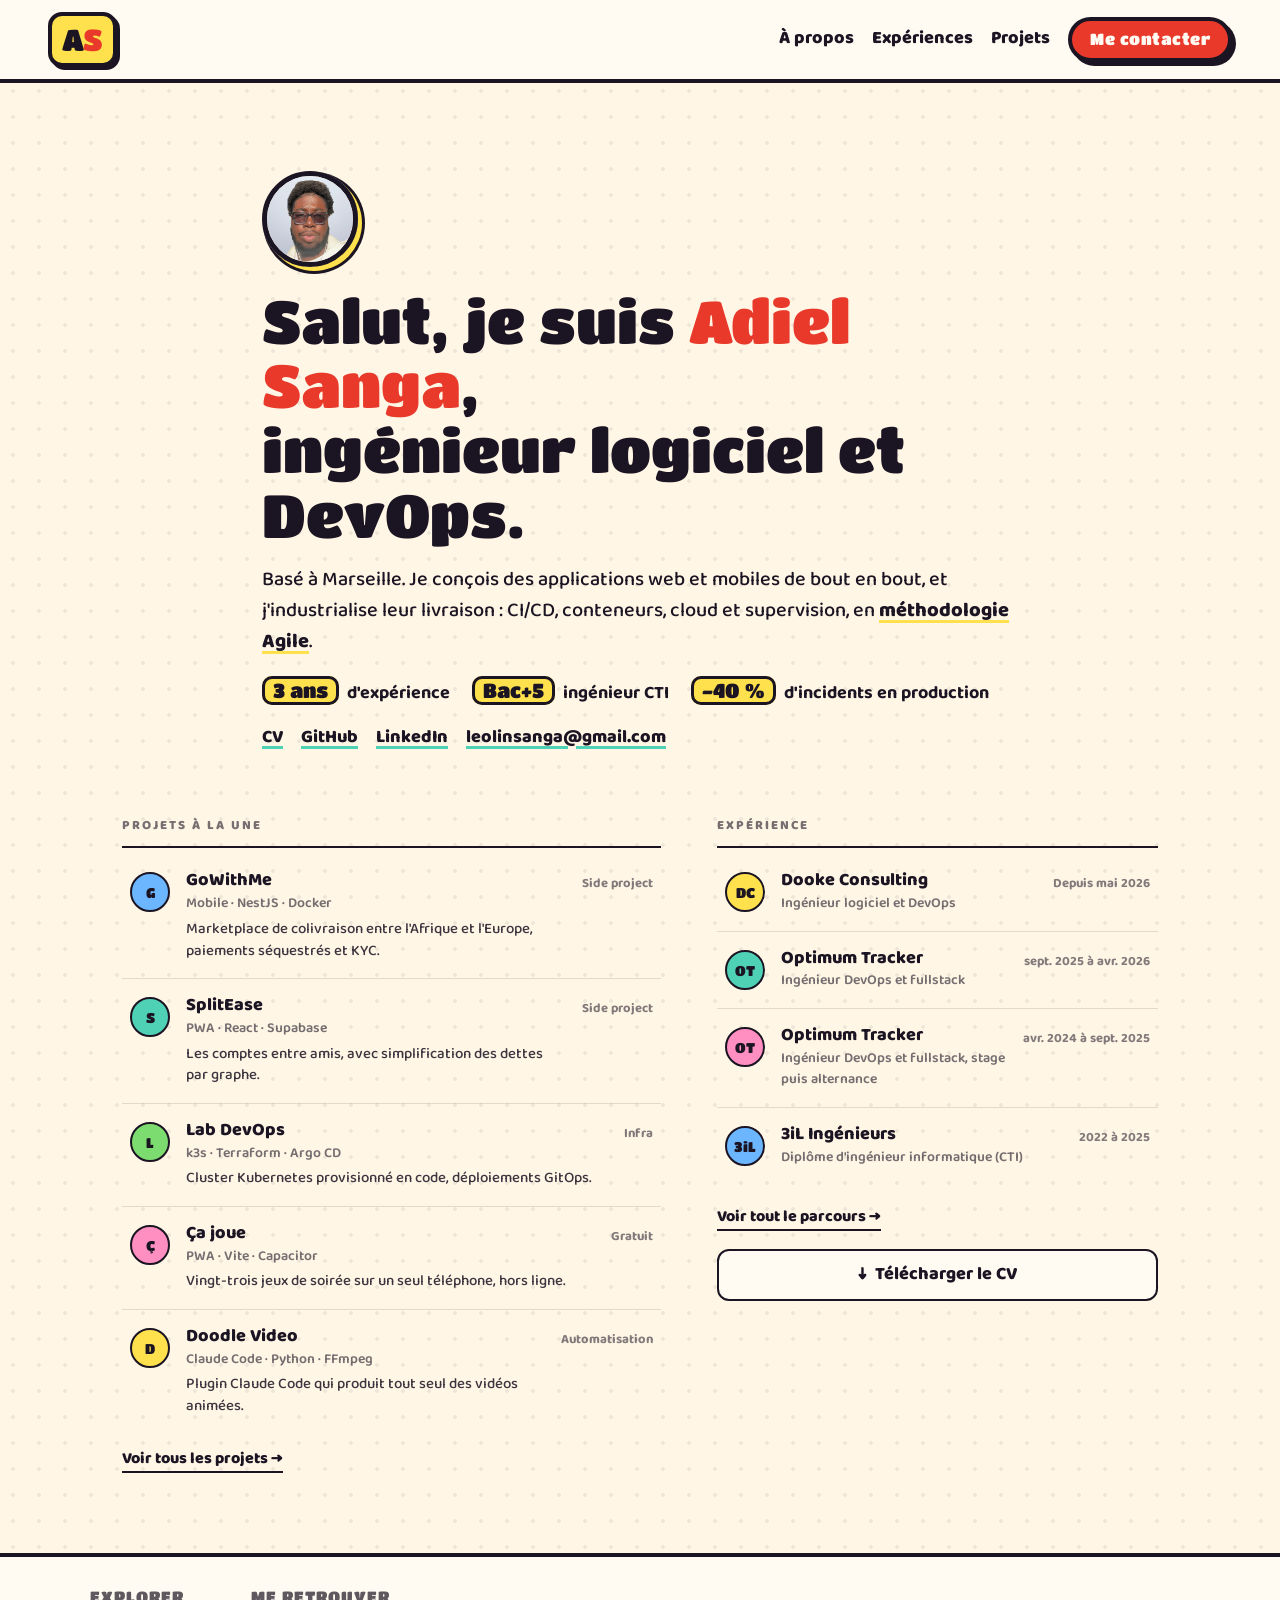
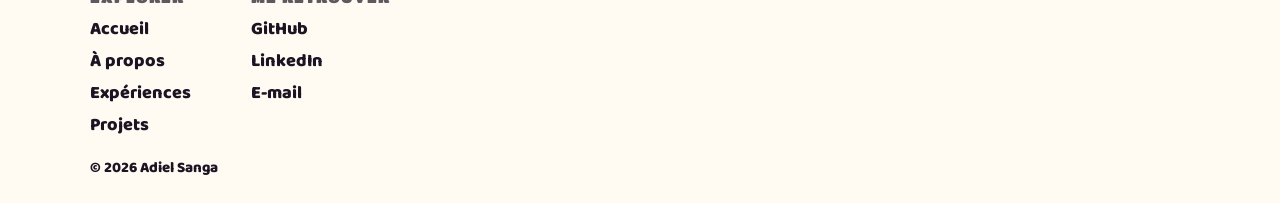
==== index.html @ bb9ce43f "Une page dédiée par projet et par expérience, liens de l'accueil vers ces pages" ====
<!doctype html>
<html lang="fr">
<head>
<meta charset="utf-8">
<meta name="viewport" content="width=device-width, initial-scale=1">
<title>Adiel Sanga · Ingénieur logiciel et DevOps</title>
<meta name="description" content="Adiel Sanga, ingénieur logiciel et DevOps à Marseille : applications web et mobiles, API, CI/CD, conteneurs, cloud et supervision.">
<meta property="og:title" content="Adiel Sanga · Ingénieur logiciel et DevOps">
<meta property="og:description" content="Applications web et mobiles, API, CI/CD, conteneurs, cloud et supervision.">
<meta property="og:image" content="assets/adiel-sanga.jpg">
<link rel="icon" href="assets/favicon.svg" type="image/svg+xml">
<link rel="preconnect" href="https://fonts.googleapis.com">
<link rel="preconnect" href="https://fonts.gstatic.com" crossorigin>
<link href="https://fonts.googleapis.com/css2?family=Titan+One&family=Baloo+2:wght@500;700;800&display=swap" rel="stylesheet">
<link rel="stylesheet" href="style.css">
</head>
<body>
<header class="nav">
  <a class="logo" href="/">A<span>S</span></a>
  <nav><a href="a-propos">À propos</a><a href="experiences">Expériences</a><a href="projets">Projets</a><a href="mailto:leolinsanga@gmail.com" class="btn small">Me contacter</a></nav>
</header>
<main>
  <section class="hero-lite">
    <picture><source srcset="assets/adiel-sanga.webp" type="image/webp"><img class="avatar" src="assets/adiel-sanga.jpg" alt="Portrait d'Adiel Sanga" width="600" height="600"></picture>
    <h1 class="salut">Salut, je suis <span>Adiel Sanga</span>,<br>ingénieur logiciel et DevOps.</h1>
    <p class="intro">Basé à Marseille. Je conçois des applications web et mobiles de bout en bout, et j'industrialise leur livraison : CI/CD, conteneurs, cloud et supervision, en <a href="a-propos">méthodologie Agile</a>.</p>
    <ul class="chiffres"><li><b>3 ans</b> d'expérience</li><li><b>Bac+5</b> ingénieur CTI</li><li><b>−40 %</b> d'incidents en production</li></ul>
    <p class="reseaux"><a href="assets/cv/CV_Adiel_Sanga_DevOps.pdf" download>CV</a><a href="https://github.com/adiel-sml" target="_blank" rel="noopener">GitHub</a><a href="https://www.linkedin.com/in/adiel-sanga" target="_blank" rel="noopener">LinkedIn</a><a href="mailto:leolinsanga@gmail.com">leolinsanga@gmail.com</a></p>
  </section>

  <section class="duo epure">
    <div class="colonne">
      <h2 class="petit-titre">Projets à la une</h2>
      <ul class="liste">
        <li><a href="/projet/gowithme"><span class="pastille c-blue">G</span><span class="txt"><b>GoWithMe</b><small>Mobile · NestJS · Docker</small><em>Marketplace de colivraison entre l'Afrique et l'Europe, paiements séquestrés et KYC.</em></span><span class="badge">Side project</span></a></li>
        <li><a href="/projet/splitease"><span class="pastille c-teal">S</span><span class="txt"><b>SplitEase</b><small>PWA · React · Supabase</small><em>Les comptes entre amis, avec simplification des dettes par graphe.</em></span><span class="badge">Side project</span></a></li>
        <li><a href="/projet/lab-devops"><span class="pastille c-green">L</span><span class="txt"><b>Lab DevOps</b><small>k3s · Terraform · Argo CD</small><em>Cluster Kubernetes provisionné en code, déploiements GitOps.</em></span><span class="badge">Infra</span></a></li>
        <li><a href="/projet/ca-joue"><span class="pastille c-pink">Ç</span><span class="txt"><b>Ça joue</b><small>PWA · Vite · Capacitor</small><em>Vingt-trois jeux de soirée sur un seul téléphone, hors ligne.</em></span><span class="badge">Gratuit</span></a></li>
        <li><a href="/projet/doodle-video"><span class="pastille c-yellow">D</span><span class="txt"><b>Doodle Video</b><small>Claude Code · Python · FFmpeg</small><em>Plugin Claude Code qui produit tout seul des vidéos animées.</em></span><span class="badge">Automatisation</span></a></li>
      </ul>
      <a class="voir" href="projets">Voir tous les projets →</a>
    </div>
    <div class="colonne">
      <h2 class="petit-titre">Expérience</h2>
      <ol class="liste">
        <li><a href="/experience/dooke"><span class="pastille c-yellow">DC</span><span class="txt"><b>Dooke Consulting</b><small>Ingénieur logiciel et DevOps</small></span><span class="quand">Depuis mai 2026</span></a></li>
        <li><a href="/experience/optimum-tracker"><span class="pastille c-teal">OT</span><span class="txt"><b>Optimum Tracker</b><small>Ingénieur DevOps et fullstack</small></span><span class="quand">sept. 2025 à avr. 2026</span></a></li>
        <li><a href="/experience/optimum-tracker-alternance"><span class="pastille c-pink">OT</span><span class="txt"><b>Optimum Tracker</b><small>Ingénieur DevOps et fullstack, stage puis alternance</small></span><span class="quand">avr. 2024 à sept. 2025</span></a></li>
        <li><a href="a-propos#formation"><span class="pastille c-blue">3iL</span><span class="txt"><b>3iL Ingénieurs</b><small>Diplôme d'ingénieur informatique (CTI)</small></span><span class="quand">2022 à 2025</span></a></li>
      </ol>
      <div class="actions"><a class="voir" href="experiences">Voir tout le parcours →</a></div>
      <div class="cv"><a href="assets/cv/CV_Adiel_Sanga_DevOps.pdf" download>Télécharger le CV</a></div>
    </div>
  </section>
</main>
<footer class="pied">
  <div class="pied-cols">
    <div><h4>Explorer</h4><a href="/">Accueil</a><a href="a-propos">À propos</a><a href="experiences">Expériences</a><a href="projets">Projets</a></div>
    <div><h4>Me retrouver</h4><a href="https://github.com/adiel-sml" target="_blank" rel="noopener">GitHub</a><a href="https://www.linkedin.com/in/adiel-sanga" target="_blank" rel="noopener">LinkedIn</a><a href="mailto:leolinsanga@gmail.com">E-mail</a></div>
  </div>
  <p>© <span id="annee">2026</span> Adiel Sanga</p>
</footer>

<script>document.getElementById('annee').textContent = new Date().getFullYear();</script>
</body>
</html>
---- style.css ----
:root {
  --ink: #1b1422; --bg: #fff6e6; --bg2: #3f3150; --yellow: #ffe14d; --red: #e8392b; --teal: #4fd1b5; --pink: #ff8fc1; --blue: #6bb6ff; --paper: #fffaf2;
  --shadow: 6px 6px 0 var(--ink); --r: 22px;
}
* { box-sizing: border-box; }
html { scroll-behavior: smooth; }
body { margin: 0; background: var(--bg); color: var(--ink); font: 500 18px/1.55 "Baloo 2", system-ui, sans-serif;
  background-image: radial-gradient(rgba(27,20,34,.07) 2px, transparent 2px); background-size: 26px 26px; }
h1, h2, h3, .logo, .btn { font-family: "Titan One", "Baloo 2", sans-serif; font-weight: 400; }
a { color: inherit; }
img, video { max-width: 100%; display: block; }

/* barre du haut */
.nav { position: sticky; top: 0; z-index: 10; display: flex; justify-content: space-between; align-items: center; gap: 16px; padding: 12px clamp(16px, 4vw, 48px);
  background: var(--paper); border-bottom: 4px solid var(--ink); }
.logo { font-size: 30px; text-decoration: none; background: var(--yellow); border: 4px solid var(--ink); border-radius: 14px; padding: 0 10px; box-shadow: 3px 3px 0 var(--ink); }
.logo span { color: var(--red); }
.nav nav { display: flex; align-items: center; gap: 18px; flex-wrap: wrap; justify-content: flex-end; }
.nav nav a:not(.btn) { font-weight: 800; text-decoration: none; }
.nav nav a:not(.btn):hover { color: var(--red); }

/* boutons */
.btn { display: inline-block; text-decoration: none; background: var(--red); color: var(--paper); border: 4px solid var(--ink); border-radius: 999px; padding: 10px 26px; font-size: 20px;
  box-shadow: 4px 4px 0 var(--ink); transition: transform .12s, box-shadow .12s; letter-spacing: .5px; }
.btn:hover { transform: translate(-2px, -2px); box-shadow: 6px 6px 0 var(--ink); }
.btn:active { transform: translate(3px, 3px); box-shadow: 1px 1px 0 var(--ink); }
.btn.ghost { background: var(--paper); color: var(--ink); }
.btn.small { font-size: 16px; padding: 6px 18px; }

/* accueil */
.hero { display: grid; grid-template-columns: 1.1fr .9fr; align-items: center; gap: 24px; max-width: 1180px; margin: 0 auto; padding: clamp(32px, 6vw, 80px) clamp(16px, 4vw, 48px); }
.tag { display: inline-block; margin: 0; background: var(--teal); border: 4px solid var(--ink); border-radius: 12px; padding: 2px 14px; font-weight: 800; transform: rotate(-3deg); box-shadow: 3px 3px 0 var(--ink); }
h1 { font-size: clamp(48px, 9vw, 104px); line-height: .95; margin: 18px 0 8px; color: var(--yellow); -webkit-text-stroke: 4px var(--ink); paint-order: stroke fill; text-shadow: 6px 6px 0 var(--ink); }
.role { font-family: "Titan One", sans-serif; font-size: clamp(22px, 3.2vw, 34px); line-height: 1.15; margin: 6px 0 16px; }
.role span { color: var(--red); }
.lead { max-width: 34em; font-size: 20px; }
.cta { display: flex; flex-wrap: wrap; gap: 14px; margin-top: 22px; }
.hero-art { position: relative; }
.bonhomme { width: 100%; max-width: 420px; margin: 0 auto; display: block; }
.bonhomme .corps { animation: respire 2.6s ease-in-out infinite; transform-origin: 200px 430px; }
.bonhomme .bras { animation: coucou 1.1s ease-in-out infinite; transform-origin: 250px 312px; }
.bonhomme .yeux { animation: cligne 4s infinite; transform-origin: 200px 182px; }
.bulle { position: absolute; top: 4%; right: 2%; background: var(--paper); border: 4px solid var(--ink); border-radius: 20px; padding: 8px 18px; font: 400 24px "Titan One"; box-shadow: var(--shadow); transform: rotate(4deg); }
@keyframes respire { 50% { transform: scaleY(1.025) translateY(-4px); } }
@keyframes coucou { 50% { transform: rotate(-14deg); } }
@keyframes cligne { 0%, 92%, 100% { transform: scaleY(1); } 95% { transform: scaleY(.1); } }

/* sections */
.section { max-width: 1180px; margin: 0 auto; padding: clamp(48px, 7vw, 90px) clamp(16px, 4vw, 48px); }
.section.dark { max-width: none; background: var(--bg2); color: var(--paper); border-block: 4px solid var(--ink); }
.section.dark > * { max-width: 1180px; margin-left: auto; margin-right: auto; }
h2 { font-size: clamp(36px, 6vw, 60px); margin: 0 0 28px; text-align: center; }
h2 span { display: inline-block; background: var(--yellow); color: var(--ink); border: 4px solid var(--ink); border-radius: 14px; padding: 0 12px; transform: rotate(-3deg); box-shadow: 4px 4px 0 var(--ink); margin-right: 8px; }
.sub { text-align: center; font-size: 20px; margin: -10px auto 32px; max-width: 36em; }
.center { display: flex; justify-content: center; flex-wrap: wrap; gap: 14px; margin-top: 32px; }

/* projets */
.grid { display: grid; grid-template-columns: repeat(2, 1fr); gap: 28px; }
.card { background: var(--paper); border: 5px solid var(--ink); border-radius: var(--r); padding: 26px; box-shadow: var(--shadow); transition: transform .15s; position: relative; }
.card:nth-child(odd) { transform: rotate(-.8deg); } .card:nth-child(even) { transform: rotate(.8deg); }
.card:hover { transform: rotate(0) translateY(-4px); }
.card-head { display: flex; align-items: center; gap: 14px; margin-bottom: 8px; }
.card h3 { font-size: 30px; margin: 0; }
.card h3 em { font: 800 14px "Baloo 2"; font-style: normal; background: var(--ink); color: var(--paper); border-radius: 999px; padding: 2px 10px; vertical-align: middle; }
.emoji-dot { display: grid; place-items: center; width: 54px; height: 54px; flex: none; border: 4px solid var(--ink); border-radius: 50%; font: 400 28px "Titan One"; box-shadow: 3px 3px 0 var(--ink); }
.c-yellow .emoji-dot { background: var(--yellow); } .c-teal .emoji-dot { background: var(--teal); } .c-pink .emoji-dot { background: var(--pink); } .c-blue .emoji-dot { background: var(--blue); }
.c-yellow { border-top-width: 14px; border-top-color: var(--yellow); } .c-teal { border-top-width: 14px; border-top-color: var(--teal); } .c-pink { border-top-width: 14px; border-top-color: var(--pink); } .c-blue { border-top-width: 14px; border-top-color: var(--blue); }
.chips { display: flex; flex-wrap: wrap; gap: 8px; list-style: none; padding: 0; margin: 14px 0; }
.chips li { border: 3px solid var(--ink); border-radius: 999px; padding: 0 12px; font-weight: 800; font-size: 15px; background: var(--bg); }
.links { display: flex; gap: 10px; flex-wrap: wrap; }

/* vidéos */
.videos { display: grid; grid-template-columns: repeat(3, 1fr); gap: 28px; }
.videos figure { margin: 0; }
.videos video { width: 100%; aspect-ratio: 9 / 16; object-fit: cover; background: var(--ink); border: 5px solid var(--ink); border-radius: var(--r); box-shadow: 6px 6px 0 var(--yellow); }
.videos figcaption { margin-top: 12px; text-align: center; font: 400 24px "Titan One"; }
.videos small { display: block; font: 800 15px "Baloo 2"; color: var(--yellow); text-transform: uppercase; letter-spacing: 1px; }

/* compétences */
.skills { display: grid; grid-template-columns: repeat(4, 1fr); gap: 22px; }
.skill { border: 5px solid var(--ink); border-radius: var(--r); padding: 22px; box-shadow: var(--shadow); }
.skill h3 { font-size: 28px; margin: 0 0 6px; }
.skill p { margin: 0; }
.s1 { background: var(--yellow); } .s2 { background: var(--teal); } .s3 { background: var(--pink); } .s4 { background: var(--blue); }

/* contact et pied de page */
.contact { text-align: center; }
footer { text-align: center; padding: 26px 16px; border-top: 4px solid var(--ink); background: var(--paper); font-weight: 800; }

/* téléphone et tablette */
@media (max-width: 900px) {
  .photo { max-width: 260px; }
  .hero { grid-template-columns: 1fr; text-align: center; }
  .hero .cta { justify-content: center; } .lead { margin: 0 auto; }
  .hero-art { order: -1; max-width: 300px; margin: 0 auto; }
  .grid { grid-template-columns: 1fr; }
  .skills { grid-template-columns: repeat(2, 1fr); }
  .videos { grid-template-columns: repeat(3, minmax(220px, 1fr)); overflow-x: auto; scroll-snap-type: x mandatory; padding-bottom: 12px; }
  .videos figure { scroll-snap-align: center; }
}
@media (max-width: 560px) {
  .nav nav a:not(.btn) { display: none; }
  .skills { grid-template-columns: 1fr; }
  .card, .card:nth-child(odd), .card:nth-child(even) { transform: none; }
}
@media (prefers-reduced-motion: reduce) { .bonhomme * { animation: none !important; } html { scroll-behavior: auto; } }
@media (max-width: 560px) { .card h3 { font-size: 26px; } .card h3 em { display: inline-block; margin-top: 4px; } }
/* chiffres clés */
.stats { display: flex; flex-wrap: wrap; gap: 10px; list-style: none; padding: 0; margin: 18px 0 0; }
.stats li { background: var(--paper); border: 3px solid var(--ink); border-radius: 14px; padding: 4px 14px; box-shadow: 3px 3px 0 var(--ink); font-weight: 700; }
.stats b { font-family: "Titan One"; font-weight: 400; color: var(--red); }
.c-green { border-top-width: 14px; border-top-color: #7ddc6f; } .c-green .emoji-dot { background: #7ddc6f; }
.grid .card:last-child:nth-child(odd) { grid-column: 1 / -1; }
.skills { grid-template-columns: repeat(3, 1fr); }
.s5 { background: #c9a8ff; } .s6 { background: #ffb37a; }
/* parcours */
.timeline { list-style: none; margin: 0 auto; padding: 0 0 0 34px; max-width: 860px; position: relative; }
.timeline::before { content: ""; position: absolute; left: 12px; top: 8px; bottom: 8px; width: 6px; background: var(--ink); border-radius: 3px; }
.timeline > li { position: relative; background: var(--paper); border: 5px solid var(--ink); border-radius: var(--r); padding: 18px 22px; margin-bottom: 26px; box-shadow: var(--shadow); }
.timeline > li::before { content: ""; position: absolute; left: -36px; top: 22px; width: 22px; height: 22px; border: 5px solid var(--ink); border-radius: 50%; background: var(--yellow); }
.t-teal::before { background: var(--teal) !important; } .t-pink::before { background: var(--pink) !important; } .t-blue::before { background: var(--blue) !important; }
.timeline .date { display: inline-block; background: var(--ink); color: var(--paper); border-radius: 999px; padding: 0 12px; font-weight: 800; font-size: 15px; }
.timeline h3 { font-size: 24px; margin: 8px 0 4px; }
.timeline h3 em { display: block; font: 800 17px "Baloo 2"; font-style: normal; color: var(--red); }
.timeline p { margin: 6px 0; }
.wins { display: flex; flex-wrap: wrap; gap: 8px; list-style: none; padding: 0; margin: 10px 0 0; }
.wins li { background: var(--yellow); border: 3px solid var(--ink); border-radius: 12px; padding: 2px 10px; font-weight: 700; font-size: 15px; }
.wins b { font-family: "Titan One"; font-weight: 400; }
@media (max-width: 900px) {
  .photo { max-width: 260px; } .skills { grid-template-columns: repeat(2, 1fr); } .grid .card:last-child:nth-child(odd) { grid-column: auto; } }
@media (max-width: 560px) { .skills { grid-template-columns: 1fr; } .hero .stats { justify-content: center; } }
/* side projects en vedette */
.featured { display: grid; grid-template-columns: 1fr 1fr; gap: 28px; }
.card.big { padding: 30px; }
.card.big h3 { font-size: 36px; }
.points { margin: 8px 0 4px; padding-left: 22px; }
.points li { margin: 4px 0; }
.points li::marker { color: var(--red); }
.autres { font-size: 28px; text-align: center; margin: 52px 0 22px; }
.grid.three { grid-template-columns: repeat(3, 1fr); }
.grid.three .card { padding: 22px; } .grid.three .card h3 { font-size: 24px; }
.grid.three .card:last-child:nth-child(odd) { grid-column: auto; }
@media (max-width: 900px) {
  .photo { max-width: 260px; } .featured, .grid.three { grid-template-columns: 1fr; } }
/* étiquettes et coordonnées de l'accueil */
.tags { display: flex; flex-wrap: wrap; gap: 8px; list-style: none; padding: 0; margin: 14px 0 0; }
.tags li { background: var(--ink); color: var(--paper); border-radius: 999px; padding: 2px 14px; font-weight: 800; font-size: 15px; }
.coords { display: flex; flex-wrap: wrap; gap: 6px 18px; margin: 14px 0 0; font-weight: 700; }
.coords a { text-decoration: underline; text-decoration-thickness: 3px; text-decoration-color: var(--yellow); text-underline-offset: 4px; }
/* profil */
.profil { max-width: 860px; margin: 0 auto; background: var(--paper); border: 5px solid var(--ink); border-left-width: 16px; border-left-color: var(--red); border-radius: var(--r); padding: 26px 30px; box-shadow: var(--shadow); font-size: 19px; }
.profil p { margin: 0 0 14px; } .profil p:last-child { margin: 0; }
/* expériences : contexte, besoin, solution, résultat */
.xp-list { display: grid; gap: 30px; max-width: 980px; margin: 0 auto; }
.xp { background: var(--paper); border: 5px solid var(--ink); border-radius: var(--r); padding: 24px 28px; box-shadow: var(--shadow); border-top-width: 14px; }
.xp.t-yellow { border-top-color: var(--yellow); } .xp.t-teal { border-top-color: var(--teal); } .xp.t-pink { border-top-color: var(--pink); }
.date { display: inline-block; background: var(--ink); color: var(--paper); border-radius: 999px; padding: 0 12px; font-weight: 800; font-size: 15px; }
.xp h3 { font-size: 26px; margin: 8px 0 14px; }
.xp h3 em { display: block; font: 800 17px "Baloo 2"; font-style: normal; color: var(--red); }
.csbr { display: grid; grid-template-columns: repeat(2, 1fr); gap: 14px; margin: 0; }
.csbr > div { border: 3px solid var(--ink); border-radius: 16px; padding: 12px 16px; background: var(--bg); }
.csbr dt { display: inline-block; font: 400 18px "Titan One"; border: 3px solid var(--ink); border-radius: 10px; padding: 0 10px; margin-bottom: 6px; box-shadow: 2px 2px 0 var(--ink); }
.csbr > div:nth-child(1) dt { background: var(--blue); } .csbr > div:nth-child(2) dt { background: var(--pink); } .csbr > div:nth-child(3) dt { background: var(--yellow); } .csbr > div:nth-child(4) dt { background: #7ddc6f; }
.csbr dd { margin: 0; }
.csbr .wins { margin: 2px 0 0; }
#formation .card h3 { font-size: 24px; margin: 10px 0 6px; } #formation .card p { margin: 0; }
@media (max-width: 760px) { .csbr { grid-template-columns: 1fr; } .xp { padding: 20px; } .hero .tags, .hero .coords { justify-content: center; } }
/* photo de profil */
.photo { width: 100%; height: auto; max-width: 380px; aspect-ratio: 1 / 1; object-fit: cover; margin: 0 auto; display: block; border-radius: 50%; border: 7px solid var(--ink); box-shadow: 10px 10px 0 var(--yellow), 10px 10px 0 4px var(--ink); background: #e2e8f0; }
.hero-art .bulle { top: 2%; right: 4%; }
/* aperçu des applis */
button.btn { cursor: pointer; font-family: "Titan One", sans-serif; }
#apercu { width: min(1100px, 94vw); max-height: 92vh; padding: 20px; border: 6px solid var(--ink); border-radius: var(--r); background: var(--bg2); color: var(--paper); box-shadow: 10px 10px 0 var(--ink); }
#apercu::backdrop { background: rgba(27, 20, 34, .7); }
.apercu-head { display: flex; justify-content: space-between; align-items: center; gap: 12px; margin-bottom: 14px; }
.apercu-head h3 { margin: 0; font-size: 28px; }
.apercu-ecrans { display: flex; gap: 22px; overflow-x: auto; scroll-snap-type: x mandatory; padding: 6px 4px 18px; }
.telephone { flex: none; margin: 0; width: 240px; scroll-snap-align: center; background: var(--ink); border-radius: 34px; padding: 10px; box-shadow: 6px 6px 0 var(--yellow); }
.telephone img { width: 100%; height: auto; border-radius: 26px; display: block; }
.apercu-aide { margin: 0; text-align: center; font-weight: 700; opacity: .8; font-size: 15px; }
@media (max-width: 560px) { .telephone { width: 72vw; } #apercu { padding: 14px; } }
/* solution : DevOps d'abord, sur toute la largeur */
.csbr > .sol { grid-column: 1 / -1; order: 3; }
.csbr > div:nth-child(4) { order: 4; grid-column: 1 / -1; }
.sol dd p { margin: 6px 0; }
.axe { display: inline-block; font: 400 14px "Titan One"; background: var(--ink); color: var(--yellow); border-radius: 8px; padding: 1px 8px; margin-right: 6px; letter-spacing: .5px; }
.axe.dev { color: var(--teal); }
.axe.agile { color: var(--pink); }
.s7 { background: #7ddc6f; }
.skills .skill.s7 { grid-column: 1 / -1; }
@media (max-width: 900px) { .skills .skill.s7 { grid-column: auto; } }
/* ===== accueil allégé ===== */
.nav nav a[aria-current="page"] { color: var(--red); text-decoration: underline; text-decoration-thickness: 3px; text-underline-offset: 6px; }
.hero-lite { max-width: 820px; margin: 0 auto; padding: clamp(40px, 7vw, 88px) clamp(16px, 4vw, 32px) 24px; }
.avatar { width: 96px; height: 96px; border-radius: 50%; border: 5px solid var(--ink); box-shadow: 4px 4px 0 var(--yellow), 4px 4px 0 3px var(--ink); object-fit: cover; }
.salut { font-size: clamp(34px, 5.6vw, 60px); line-height: 1.08; margin: 22px 0 16px; }
.salut span { color: var(--red); }
.intro { font-size: 20px; max-width: 40em; margin: 0 0 18px; }
.intro a { font-weight: 800; text-decoration-color: var(--yellow); text-decoration-thickness: 3px; text-underline-offset: 4px; }
.chiffres { display: flex; flex-wrap: wrap; gap: 8px 22px; list-style: none; padding: 0; margin: 0 0 16px; font-weight: 700; }
.chiffres b { font-family: "Titan One"; font-weight: 400; font-size: 20px; color: var(--ink); background: var(--yellow); border: 3px solid var(--ink); border-radius: 10px; padding: 0 8px; margin-right: 4px; }
.reseaux { display: flex; flex-wrap: wrap; gap: 8px 18px; margin: 0; font-weight: 800; }
.reseaux a { text-decoration: underline; text-decoration-thickness: 3px; text-decoration-color: var(--teal); text-underline-offset: 4px; }
.duo { max-width: 1100px; margin: 0 auto; padding: 32px clamp(16px, 4vw, 32px) clamp(48px, 7vw, 80px); display: grid; grid-template-columns: 1.15fr .85fr; gap: 28px; align-items: start; }
.colonne { background: var(--paper); border: 5px solid var(--ink); border-radius: var(--r); padding: 22px; box-shadow: var(--shadow); }
.petit-titre { font-size: 24px; text-align: left; margin: 0 0 12px; }
.liste { list-style: none; margin: 0; padding: 0; }
.liste li + li { border-top: 3px dashed rgba(27,20,34,.18); }
.liste a { display: grid; grid-template-columns: auto 1fr auto; gap: 14px; align-items: center; padding: 14px 10px; border-radius: 14px; text-decoration: none; transition: background .15s, transform .15s; }
.liste a:hover, .liste a:focus-visible { background: var(--bg); transform: translateX(4px); outline: none; }
.liste a:hover b { color: var(--red); }
.pastille { display: grid; place-items: center; width: 46px; height: 46px; border: 4px solid var(--ink); border-radius: 50%; font: 400 17px "Titan One"; box-shadow: 2px 2px 0 var(--ink); }
.pastille.c-yellow { background: var(--yellow); } .pastille.c-teal { background: var(--teal); } .pastille.c-pink { background: var(--pink); } .pastille.c-blue { background: var(--blue); } .pastille.c-green { background: #7ddc6f; }
.liste .txt { display: flex; flex-direction: column; min-width: 0; }
.liste b { font: 400 19px "Titan One"; }
.liste small { font-weight: 800; font-size: 14px; opacity: .7; }
.liste em { font-style: normal; font-size: 15px; margin-top: 2px; }
.badge { font-weight: 800; font-size: 13px; border: 3px solid var(--ink); border-radius: 999px; padding: 0 10px; background: var(--bg); white-space: nowrap; }
.quand { font-weight: 800; font-size: 13px; opacity: .75; text-align: right; }
.voir { display: inline-block; margin-top: 12px; font: 400 17px "Titan One"; text-decoration: none; border-bottom: 4px solid var(--yellow); }
.voir:hover { color: var(--red); }
/* éléments ciblés depuis l'accueil */
.xp:target, .card:target { outline: 6px solid var(--yellow); outline-offset: 6px; scroll-margin-top: 110px; }
.xp, .card { scroll-margin-top: 110px; }
/* pied de page */
.pied { text-align: left; padding: 30px clamp(16px, 4vw, 48px) 22px; }
.pied-cols { max-width: 1100px; margin: 0 auto 16px; display: flex; gap: 60px; flex-wrap: wrap; }
.pied h4 { margin: 0 0 8px; font: 400 16px "Titan One"; text-transform: uppercase; letter-spacing: 1px; opacity: .7; }
.pied-cols a { display: block; text-decoration: none; padding: 2px 0; } .pied-cols a:hover { color: var(--red); }
.pied p { max-width: 1100px; margin: 0 auto; font-size: 15px; }
@media (max-width: 860px) { .duo { grid-template-columns: 1fr; } }
@media (max-width: 560px) { .liste a { grid-template-columns: auto 1fr; } .badge, .quand { grid-column: 2; justify-self: start; text-align: left; } .nav nav a:not(.btn) { display: inline; font-size: 15px; } .nav nav { gap: 10px; } }
.salut { color: var(--ink); -webkit-text-stroke: 0; text-shadow: none; }
.salut span { color: var(--red); }
ol.liste a { grid-template-columns: auto 1fr; }
ol.liste .quand { grid-column: 2; justify-self: start; text-align: left; margin-top: -8px; }
/* ===== accueil : listes épurées ===== */
.duo.epure { gap: 56px; grid-template-columns: 1.1fr .9fr; padding-top: 40px; }
.epure .colonne { background: none; border: 0; box-shadow: none; padding: 0; }
.epure .petit-titre { font: 800 13px "Baloo 2"; text-transform: uppercase; letter-spacing: 2px; color: rgba(27,20,34,.6); margin: 0 0 6px; padding-bottom: 10px; border-bottom: 2px solid var(--ink); }
.epure .liste li + li { border-top: 1px solid rgba(27,20,34,.12); }
.epure .liste a { grid-template-columns: 40px 1fr auto; gap: 16px; padding: 16px 8px; border-radius: 10px; align-items: start; }
.epure .liste a:hover, .epure .liste a:focus-visible { background: rgba(255,255,255,.75); transform: none; }
.epure .pastille { width: 40px; height: 40px; border: 2px solid var(--ink); box-shadow: none; font-size: 14px; margin-top: 2px; }
.epure .liste b { font: 800 18px "Baloo 2"; line-height: 1.2; }
.epure .liste a:hover b { color: var(--red); }
.epure .liste small { font-weight: 600; font-size: 14px; opacity: .6; margin-top: 1px; }
.epure .liste em { font-size: 15px; line-height: 1.45; margin-top: 4px; opacity: .85; }
.epure .badge { border: 0; background: none; padding: 0; font-size: 13px; font-weight: 700; opacity: .55; margin-top: 4px; }
.epure ol.liste a { grid-template-columns: 40px 1fr auto; }
.epure ol.liste .quand { grid-column: auto; justify-self: end; text-align: right; margin-top: 4px; font-weight: 700; opacity: .55; white-space: nowrap; }
.epure .actions { margin-top: 8px; }
.epure .voir { font: 800 16px "Baloo 2"; border-bottom: 2px solid var(--ink); }
.cv { display: grid; gap: 8px; margin-top: 18px; }
.cv a { display: flex; justify-content: center; align-items: center; gap: 8px; text-decoration: none; font-weight: 800; padding: 10px 14px; border: 2px solid var(--ink); border-radius: 12px; background: var(--paper); transition: background .15s; }
.cv a::before { content: "↓"; font-weight: 800; }
.cv a:hover { background: var(--yellow); }
@media (max-width: 860px) { .duo.epure { grid-template-columns: 1fr; gap: 40px; } }
@media (max-width: 560px) { .epure .liste a, .epure ol.liste a { grid-template-columns: 40px 1fr; } .epure .badge, .epure ol.liste .quand { grid-column: 2; justify-self: start; text-align: left; margin-top: -6px; } }
/* pages dédiées */
.detail { max-width: 980px; }
.retour { display: inline-block; margin-bottom: 22px; font-weight: 800; text-decoration: none; border-bottom: 2px solid var(--ink); }
.retour:hover { color: var(--red); }
.seul { transform: none !important; }
.card.seul { padding: 32px; } .card.seul h3 { font-size: 40px; }
.sous { font-size: 26px; margin: 40px 0 16px; }
.ecrans { display: flex; gap: 22px; overflow-x: auto; scroll-snap-type: x mandatory; padding: 6px 4px 18px; }
.detail .videos video { box-shadow: 6px 6px 0 var(--ink); }
.detail .videos figcaption { color: var(--ink); } .detail .videos small { color: var(--red); }
.pager { display: flex; justify-content: space-between; gap: 16px; flex-wrap: wrap; margin-top: 36px; padding-top: 18px; border-top: 2px solid var(--ink); }
.pager a { font-weight: 800; text-decoration: none; } .pager a:hover { color: var(--red); } .pager .suiv { margin-left: auto; }
.detail-lien { display: inline-block; margin-top: 14px; font-weight: 800; text-decoration: none; border-bottom: 2px solid var(--ink); }
.detail-lien:hover { color: var(--red); }
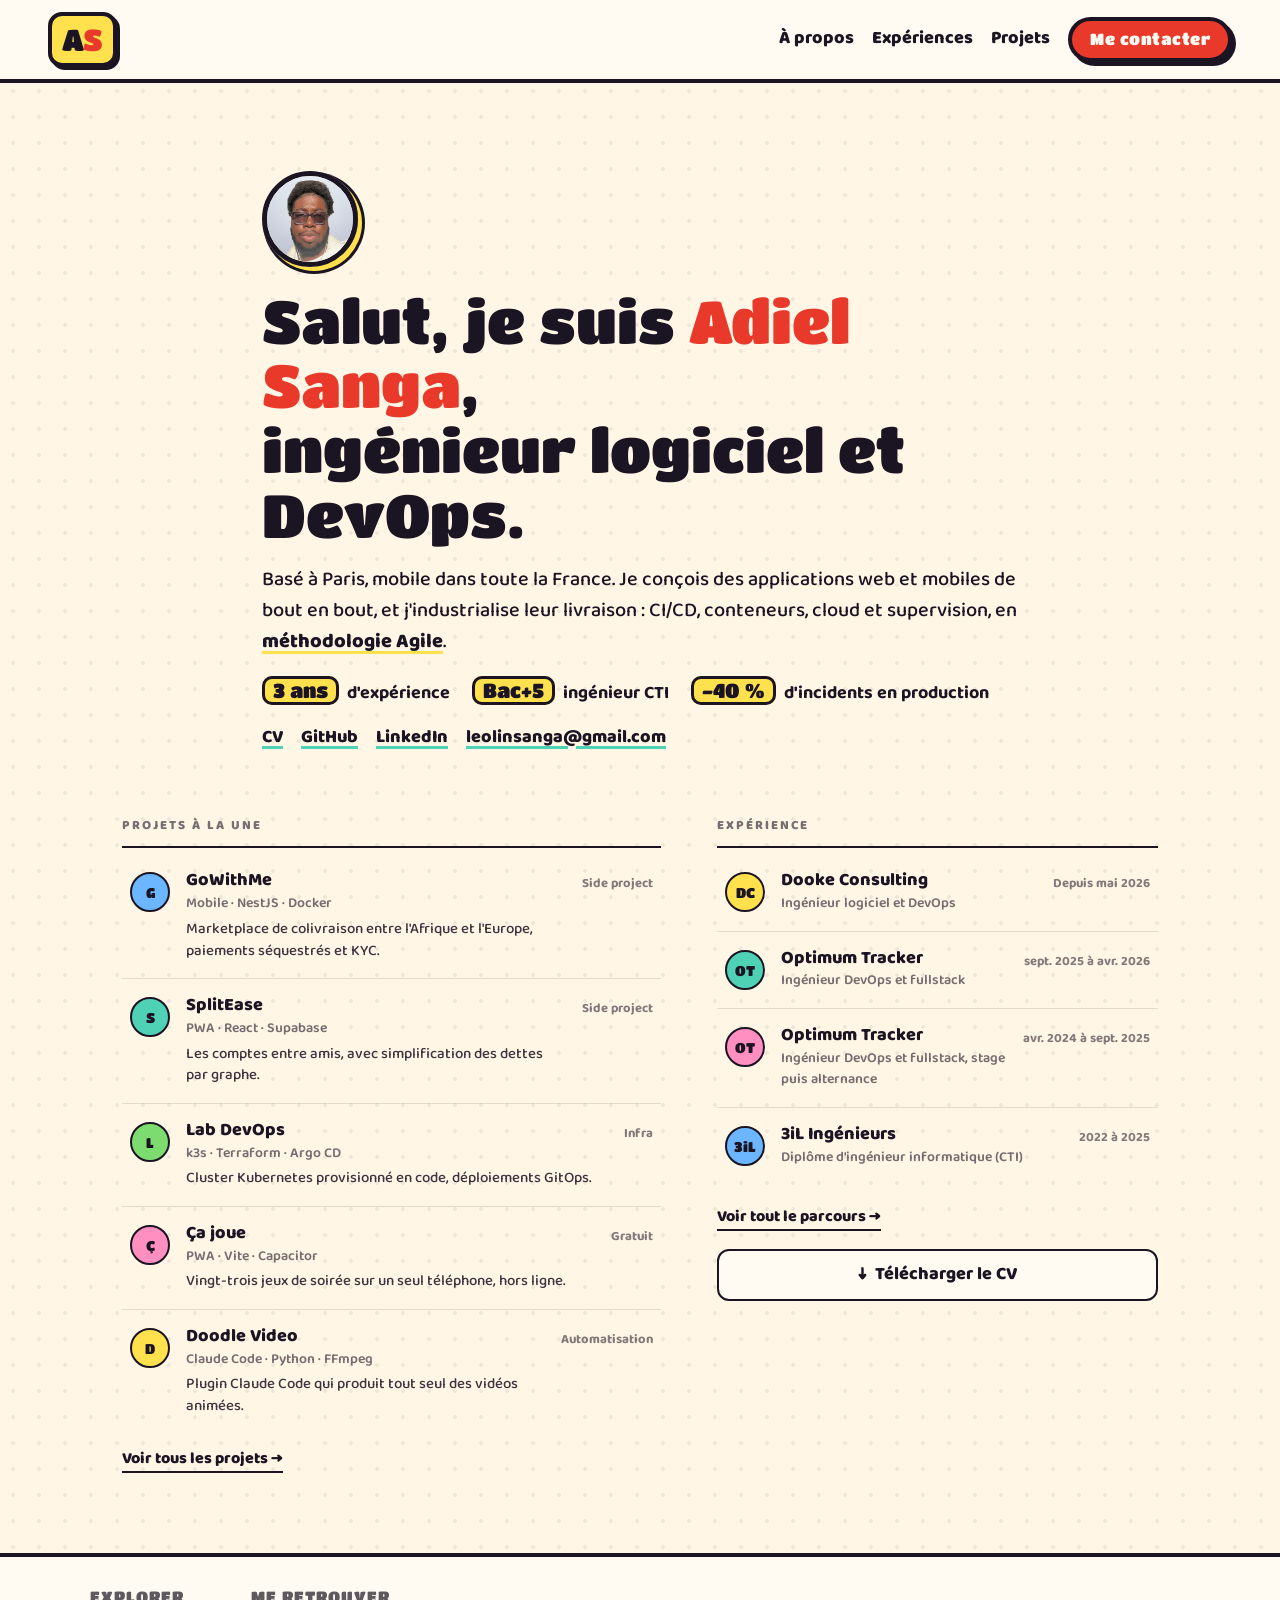
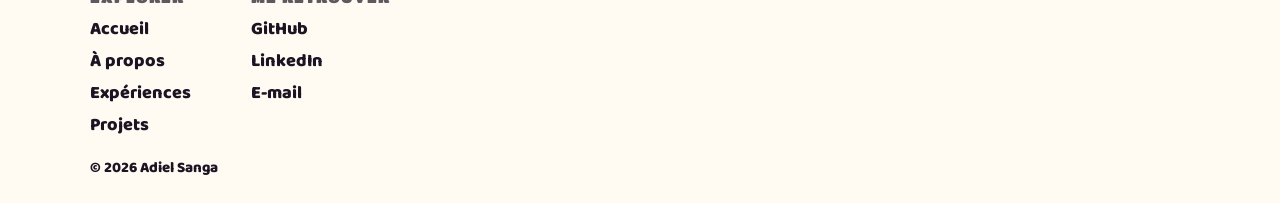
==== commit 1c7788d6: "Profil : basé à Paris, mobile dans toute la France" ====
--- a/index.html
+++ b/index.html
@@ -4,7 +4,7 @@
 <meta charset="utf-8">
 <meta name="viewport" content="width=device-width, initial-scale=1">
 <title>Adiel Sanga · Ingénieur logiciel et DevOps</title>
-<meta name="description" content="Adiel Sanga, ingénieur logiciel et DevOps à Marseille : applications web et mobiles, API, CI/CD, conteneurs, cloud et supervision.">
+<meta name="description" content="Adiel Sanga, ingénieur logiciel et DevOps basé à Paris, mobile dans toute la France : applications web et mobiles, API, CI/CD, conteneurs, cloud et supervision.">
 <meta property="og:title" content="Adiel Sanga · Ingénieur logiciel et DevOps">
 <meta property="og:description" content="Applications web et mobiles, API, CI/CD, conteneurs, cloud et supervision.">
 <meta property="og:image" content="assets/adiel-sanga.jpg">
@@ -23,7 +23,7 @@
   <section class="hero-lite">
     <picture><source srcset="assets/adiel-sanga.webp" type="image/webp"><img class="avatar" src="assets/adiel-sanga.jpg" alt="Portrait d'Adiel Sanga" width="600" height="600"></picture>
     <h1 class="salut">Salut, je suis <span>Adiel Sanga</span>,<br>ingénieur logiciel et DevOps.</h1>
-    <p class="intro">Basé à Marseille. Je conçois des applications web et mobiles de bout en bout, et j'industrialise leur livraison : CI/CD, conteneurs, cloud et supervision, en <a href="a-propos">méthodologie Agile</a>.</p>
+    <p class="intro">Basé à Paris, mobile dans toute la France. Je conçois des applications web et mobiles de bout en bout, et j'industrialise leur livraison : CI/CD, conteneurs, cloud et supervision, en <a href="a-propos">méthodologie Agile</a>.</p>
     <ul class="chiffres"><li><b>3 ans</b> d'expérience</li><li><b>Bac+5</b> ingénieur CTI</li><li><b>−40 %</b> d'incidents en production</li></ul>
     <p class="reseaux"><a href="assets/cv/CV_Adiel_Sanga_DevOps.pdf" download>CV</a><a href="https://github.com/adiel-sml" target="_blank" rel="noopener">GitHub</a><a href="https://www.linkedin.com/in/adiel-sanga" target="_blank" rel="noopener">LinkedIn</a><a href="mailto:leolinsanga@gmail.com">leolinsanga@gmail.com</a></p>
   </section>
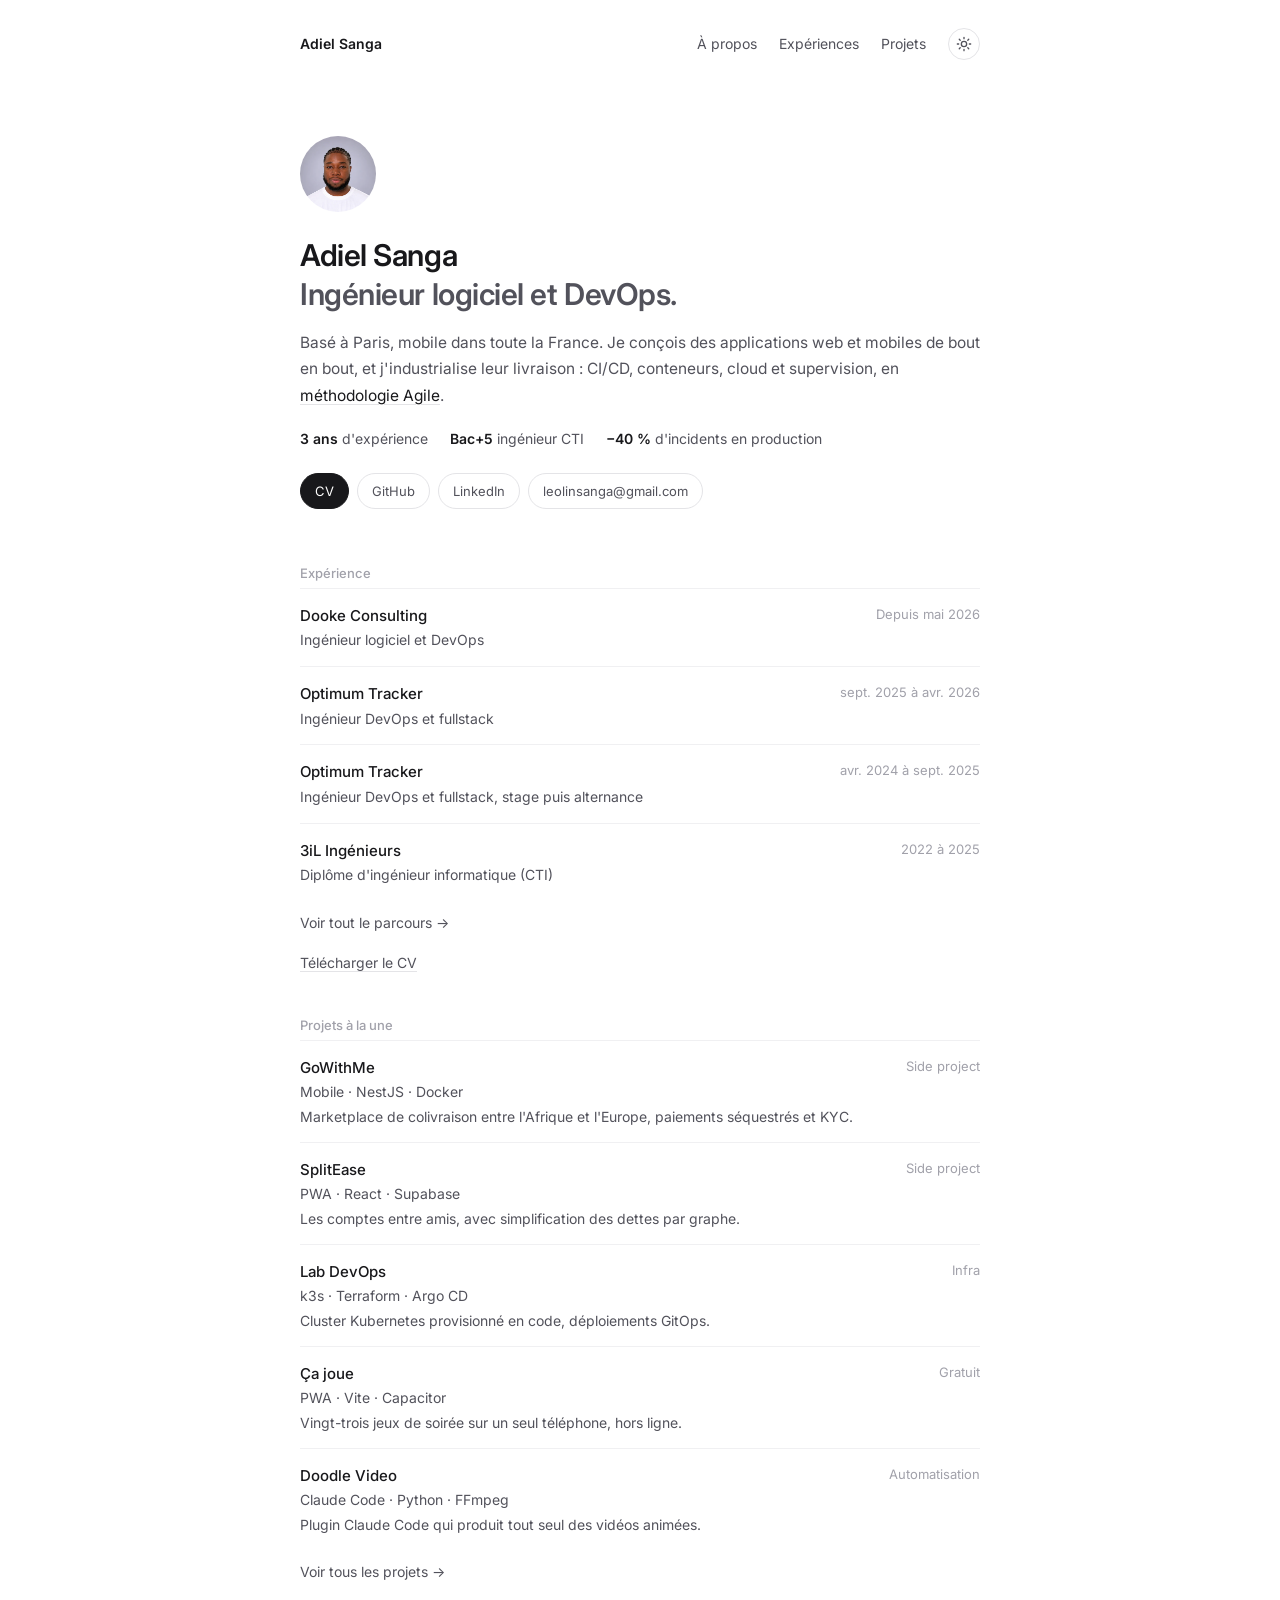
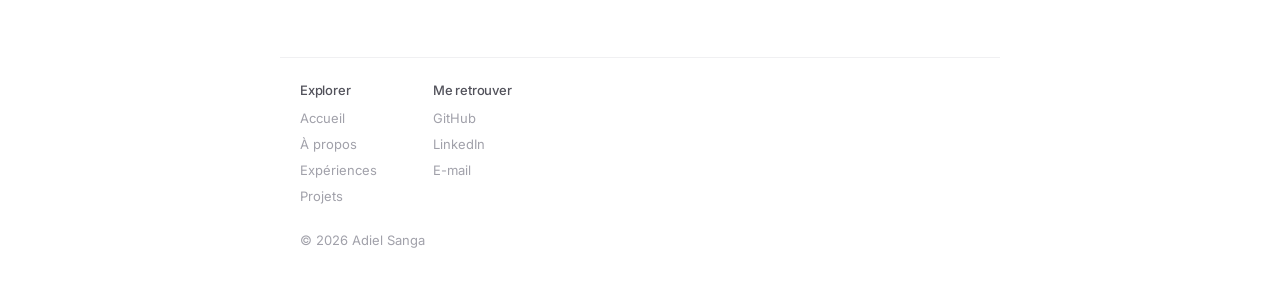
==== commit b5a14ce9: "Refonte du design : épuré, clair et sombre Une colonne étroite, police Inter, listes à filets fins. " ====
--- a/index.html
+++ b/index.html
@@ -8,38 +8,28 @@
 <meta property="og:title" content="Adiel Sanga · Ingénieur logiciel et DevOps">
 <meta property="og:description" content="Applications web et mobiles, API, CI/CD, conteneurs, cloud et supervision.">
 <meta property="og:image" content="assets/adiel-sanga.jpg">
+<script>try{const t=localStorage.getItem("theme");if(t)document.documentElement.dataset.theme=t}catch(e){}</script>
 <link rel="icon" href="assets/favicon.svg" type="image/svg+xml">
 <link rel="preconnect" href="https://fonts.googleapis.com">
 <link rel="preconnect" href="https://fonts.gstatic.com" crossorigin>
-<link href="https://fonts.googleapis.com/css2?family=Titan+One&family=Baloo+2:wght@500;700;800&display=swap" rel="stylesheet">
+<link href="https://fonts.googleapis.com/css2?family=Inter:wght@400;500;600&display=swap" rel="stylesheet">
 <link rel="stylesheet" href="style.css">
 </head>
 <body>
 <header class="nav">
-  <a class="logo" href="/">A<span>S</span></a>
-  <nav><a href="a-propos">À propos</a><a href="experiences">Expériences</a><a href="projets">Projets</a><a href="mailto:leolinsanga@gmail.com" class="btn small">Me contacter</a></nav>
+  <a class="logo" href="/">Adiel Sanga</a>
+  <nav><a href="a-propos">À propos</a><a href="experiences">Expériences</a><a href="projets">Projets</a><button type="button" class="theme" aria-label="Changer de thème"><svg class="soleil" viewBox="0 0 24 24" fill="none" stroke="currentColor" stroke-width="2" stroke-linecap="round"><circle cx="12" cy="12" r="4"/><path d="M12 2v2M12 20v2M4.9 4.9l1.4 1.4M17.7 17.7l1.4 1.4M2 12h2M20 12h2M4.9 19.1l1.4-1.4M17.7 6.3l1.4-1.4"/></svg><svg class="lune" viewBox="0 0 24 24" fill="none" stroke="currentColor" stroke-width="2" stroke-linecap="round"><path d="M21 12.8A9 9 0 1 1 11.2 3a7 7 0 0 0 9.8 9.8z"/></svg></button></nav>
 </header>
 <main>
   <section class="hero-lite">
     <picture><source srcset="assets/adiel-sanga.webp" type="image/webp"><img class="avatar" src="assets/adiel-sanga.jpg" alt="Portrait d'Adiel Sanga" width="600" height="600"></picture>
-    <h1 class="salut">Salut, je suis <span>Adiel Sanga</span>,<br>ingénieur logiciel et DevOps.</h1>
+    <h1 class="salut">Adiel Sanga<br><span>Ingénieur logiciel et DevOps.</span></h1>
     <p class="intro">Basé à Paris, mobile dans toute la France. Je conçois des applications web et mobiles de bout en bout, et j'industrialise leur livraison : CI/CD, conteneurs, cloud et supervision, en <a href="a-propos">méthodologie Agile</a>.</p>
     <ul class="chiffres"><li><b>3 ans</b> d'expérience</li><li><b>Bac+5</b> ingénieur CTI</li><li><b>−40 %</b> d'incidents en production</li></ul>
     <p class="reseaux"><a href="assets/cv/CV_Adiel_Sanga_DevOps.pdf" download>CV</a><a href="https://github.com/adiel-sml" target="_blank" rel="noopener">GitHub</a><a href="https://www.linkedin.com/in/adiel-sanga" target="_blank" rel="noopener">LinkedIn</a><a href="mailto:leolinsanga@gmail.com">leolinsanga@gmail.com</a></p>
   </section>
 
   <section class="duo epure">
-    <div class="colonne">
-      <h2 class="petit-titre">Projets à la une</h2>
-      <ul class="liste">
-        <li><a href="/projet/gowithme"><span class="pastille c-blue">G</span><span class="txt"><b>GoWithMe</b><small>Mobile · NestJS · Docker</small><em>Marketplace de colivraison entre l'Afrique et l'Europe, paiements séquestrés et KYC.</em></span><span class="badge">Side project</span></a></li>
-        <li><a href="/projet/splitease"><span class="pastille c-teal">S</span><span class="txt"><b>SplitEase</b><small>PWA · React · Supabase</small><em>Les comptes entre amis, avec simplification des dettes par graphe.</em></span><span class="badge">Side project</span></a></li>
-        <li><a href="/projet/lab-devops"><span class="pastille c-green">L</span><span class="txt"><b>Lab DevOps</b><small>k3s · Terraform · Argo CD</small><em>Cluster Kubernetes provisionné en code, déploiements GitOps.</em></span><span class="badge">Infra</span></a></li>
-        <li><a href="/projet/ca-joue"><span class="pastille c-pink">Ç</span><span class="txt"><b>Ça joue</b><small>PWA · Vite · Capacitor</small><em>Vingt-trois jeux de soirée sur un seul téléphone, hors ligne.</em></span><span class="badge">Gratuit</span></a></li>
-        <li><a href="/projet/doodle-video"><span class="pastille c-yellow">D</span><span class="txt"><b>Doodle Video</b><small>Claude Code · Python · FFmpeg</small><em>Plugin Claude Code qui produit tout seul des vidéos animées.</em></span><span class="badge">Automatisation</span></a></li>
-      </ul>
-      <a class="voir" href="projets">Voir tous les projets →</a>
-    </div>
     <div class="colonne">
       <h2 class="petit-titre">Expérience</h2>
       <ol class="liste">
@@ -51,7 +41,18 @@
       <div class="actions"><a class="voir" href="experiences">Voir tout le parcours →</a></div>
       <div class="cv"><a href="assets/cv/CV_Adiel_Sanga_DevOps.pdf" download>Télécharger le CV</a></div>
     </div>
-  </section>
+<div class="colonne">
+      <h2 class="petit-titre">Projets à la une</h2>
+      <ul class="liste">
+        <li><a href="/projet/gowithme"><span class="pastille c-blue">G</span><span class="txt"><b>GoWithMe</b><small>Mobile · NestJS · Docker</small><em>Marketplace de colivraison entre l'Afrique et l'Europe, paiements séquestrés et KYC.</em></span><span class="badge">Side project</span></a></li>
+        <li><a href="/projet/splitease"><span class="pastille c-teal">S</span><span class="txt"><b>SplitEase</b><small>PWA · React · Supabase</small><em>Les comptes entre amis, avec simplification des dettes par graphe.</em></span><span class="badge">Side project</span></a></li>
+        <li><a href="/projet/lab-devops"><span class="pastille c-green">L</span><span class="txt"><b>Lab DevOps</b><small>k3s · Terraform · Argo CD</small><em>Cluster Kubernetes provisionné en code, déploiements GitOps.</em></span><span class="badge">Infra</span></a></li>
+        <li><a href="/projet/ca-joue"><span class="pastille c-pink">Ç</span><span class="txt"><b>Ça joue</b><small>PWA · Vite · Capacitor</small><em>Vingt-trois jeux de soirée sur un seul téléphone, hors ligne.</em></span><span class="badge">Gratuit</span></a></li>
+        <li><a href="/projet/doodle-video"><span class="pastille c-yellow">D</span><span class="txt"><b>Doodle Video</b><small>Claude Code · Python · FFmpeg</small><em>Plugin Claude Code qui produit tout seul des vidéos animées.</em></span><span class="badge">Automatisation</span></a></li>
+      </ul>
+      <a class="voir" href="projets">Voir tous les projets →</a>
+    </div>
+</section>
 </main>
 <footer class="pied">
   <div class="pied-cols">
@@ -62,5 +63,9 @@
 </footer>
 
 <script>document.getElementById('annee').textContent = new Date().getFullYear();</script>
+<script>document.querySelector('.theme').addEventListener('click', () => {
+  const sombre = matchMedia('(prefers-color-scheme: dark)').matches, actuel = document.documentElement.dataset.theme || (sombre ? 'dark' : 'light');
+  const t = actuel === 'dark' ? 'light' : 'dark'; document.documentElement.dataset.theme = t; try { localStorage.setItem('theme', t); } catch (e) {}
+});</script>
 </body>
 </html>
--- a/style.css
+++ b/style.css
@@ -1,273 +1,179 @@
+/* Design épuré : clair (maquette A) et sombre (maquette B), selon le réglage de l'appareil ou le bouton */
 :root {
-  --ink: #1b1422; --bg: #fff6e6; --bg2: #3f3150; --yellow: #ffe14d; --red: #e8392b; --teal: #4fd1b5; --pink: #ff8fc1; --blue: #6bb6ff; --paper: #fffaf2;
-  --shadow: 6px 6px 0 var(--ink); --r: 22px;
+  --bg: #fff; --surface: #fafafa; --text: #18181b; --muted: #52525b; --faint: #a1a1aa; --line: #f0f0f2; --border: #e4e4e7;
+  --accent: #18181b; --accent-text: #fff; --ok: #15803d; --ok-bg: #f0fdf4; --ok-line: #bbf7d0;
+  color-scheme: light;
 }
+:root[data-theme="dark"] {
+  --bg: #0a0a0b; --surface: #111113; --text: #ededed; --muted: #a1a1a6; --faint: #6b6b70; --line: #1c1c1f; --border: #26262a;
+  --accent: #ededed; --accent-text: #0a0a0b; --ok: #4ade80; --ok-bg: #10241a; --ok-line: #1d3d2a;
+  color-scheme: dark;
+}
+@media (prefers-color-scheme: dark) {
+  :root:not([data-theme="light"]) {
+    --bg: #0a0a0b; --surface: #111113; --text: #ededed; --muted: #a1a1a6; --faint: #6b6b70; --line: #1c1c1f; --border: #26262a;
+    --accent: #ededed; --accent-text: #0a0a0b; --ok: #4ade80; --ok-bg: #10241a; --ok-line: #1d3d2a;
+    color-scheme: dark;
+  }
+}
+
 * { box-sizing: border-box; }
 html { scroll-behavior: smooth; }
-body { margin: 0; background: var(--bg); color: var(--ink); font: 500 18px/1.55 "Baloo 2", system-ui, sans-serif;
-  background-image: radial-gradient(rgba(27,20,34,.07) 2px, transparent 2px); background-size: 26px 26px; }
-h1, h2, h3, .logo, .btn { font-family: "Titan One", "Baloo 2", sans-serif; font-weight: 400; }
-a { color: inherit; }
+body { margin: 0; background: var(--bg); color: var(--text); font: 400 15.5px/1.7 Inter, system-ui, sans-serif; -webkit-font-smoothing: antialiased; }
+a { color: inherit; text-decoration: none; }
 img, video { max-width: 100%; display: block; }
+h1, h2, h3, h4 { font-weight: 600; letter-spacing: -.015em; line-height: 1.3; }
+:focus-visible { outline: 2px solid var(--text); outline-offset: 3px; border-radius: 4px; }
+
+/* conteneurs : une colonne étroite partout */
+main, .nav, .pied { max-width: 720px; margin: 0 auto; padding-left: 20px; padding-right: 20px; }
 
 /* barre du haut */
-.nav { position: sticky; top: 0; z-index: 10; display: flex; justify-content: space-between; align-items: center; gap: 16px; padding: 12px clamp(16px, 4vw, 48px);
-  background: var(--paper); border-bottom: 4px solid var(--ink); }
-.logo { font-size: 30px; text-decoration: none; background: var(--yellow); border: 4px solid var(--ink); border-radius: 14px; padding: 0 10px; box-shadow: 3px 3px 0 var(--ink); }
-.logo span { color: var(--red); }
-.nav nav { display: flex; align-items: center; gap: 18px; flex-wrap: wrap; justify-content: flex-end; }
-.nav nav a:not(.btn) { font-weight: 800; text-decoration: none; }
-.nav nav a:not(.btn):hover { color: var(--red); }
+.nav { display: flex; justify-content: space-between; align-items: center; gap: 16px; padding-top: 28px; padding-bottom: 28px; font-size: 14px; }
+.logo { font-weight: 600; white-space: nowrap; }
+.nav nav a { white-space: nowrap; }
+.logo span { all: unset; }
+.nav nav { display: flex; align-items: center; gap: 22px; color: var(--muted); }
+.nav nav a:hover, .nav nav a[aria-current="page"] { color: var(--text); }
+.theme { background: none; border: 1px solid var(--border); color: var(--muted); border-radius: 999px; width: 32px; height: 32px; display: grid; place-items: center; cursor: pointer; padding: 0; }
+.theme:hover { color: var(--text); }
+.theme svg { width: 16px; height: 16px; }
+.theme .lune { display: none; }
+:root[data-theme="dark"] .theme .soleil { display: none; } :root[data-theme="dark"] .theme .lune { display: block; }
+@media (prefers-color-scheme: dark) { :root:not([data-theme="light"]) .theme .soleil { display: none; } :root:not([data-theme="light"]) .theme .lune { display: block; } }
 
-/* boutons */
-.btn { display: inline-block; text-decoration: none; background: var(--red); color: var(--paper); border: 4px solid var(--ink); border-radius: 999px; padding: 10px 26px; font-size: 20px;
-  box-shadow: 4px 4px 0 var(--ink); transition: transform .12s, box-shadow .12s; letter-spacing: .5px; }
-.btn:hover { transform: translate(-2px, -2px); box-shadow: 6px 6px 0 var(--ink); }
-.btn:active { transform: translate(3px, 3px); box-shadow: 1px 1px 0 var(--ink); }
-.btn.ghost { background: var(--paper); color: var(--ink); }
-.btn.small { font-size: 16px; padding: 6px 18px; }
+/* boutons et liens */
+.btn { display: inline-flex; align-items: center; gap: 6px; font: 500 13.5px Inter, sans-serif; border: 1px solid var(--border); border-radius: 999px; padding: 7px 15px; color: var(--text); background: transparent; cursor: pointer; transition: border-color .15s; }
+.btn:hover { border-color: var(--faint); }
+.btn:not(.ghost):not(.small) { background: var(--accent); color: var(--accent-text); border-color: var(--accent); }
+.btn.small { padding: 5px 13px; font-size: 13px; }
+.cta, .center, .links { display: flex; flex-wrap: wrap; gap: 8px; margin-top: 20px; }
 
 /* accueil */
-.hero { display: grid; grid-template-columns: 1.1fr .9fr; align-items: center; gap: 24px; max-width: 1180px; margin: 0 auto; padding: clamp(32px, 6vw, 80px) clamp(16px, 4vw, 48px); }
-.tag { display: inline-block; margin: 0; background: var(--teal); border: 4px solid var(--ink); border-radius: 12px; padding: 2px 14px; font-weight: 800; transform: rotate(-3deg); box-shadow: 3px 3px 0 var(--ink); }
-h1 { font-size: clamp(48px, 9vw, 104px); line-height: .95; margin: 18px 0 8px; color: var(--yellow); -webkit-text-stroke: 4px var(--ink); paint-order: stroke fill; text-shadow: 6px 6px 0 var(--ink); }
-.role { font-family: "Titan One", sans-serif; font-size: clamp(22px, 3.2vw, 34px); line-height: 1.15; margin: 6px 0 16px; }
-.role span { color: var(--red); }
-.lead { max-width: 34em; font-size: 20px; }
-.cta { display: flex; flex-wrap: wrap; gap: 14px; margin-top: 22px; }
-.hero-art { position: relative; }
-.bonhomme { width: 100%; max-width: 420px; margin: 0 auto; display: block; }
-.bonhomme .corps { animation: respire 2.6s ease-in-out infinite; transform-origin: 200px 430px; }
-.bonhomme .bras { animation: coucou 1.1s ease-in-out infinite; transform-origin: 250px 312px; }
-.bonhomme .yeux { animation: cligne 4s infinite; transform-origin: 200px 182px; }
-.bulle { position: absolute; top: 4%; right: 2%; background: var(--paper); border: 4px solid var(--ink); border-radius: 20px; padding: 8px 18px; font: 400 24px "Titan One"; box-shadow: var(--shadow); transform: rotate(4deg); }
-@keyframes respire { 50% { transform: scaleY(1.025) translateY(-4px); } }
-@keyframes coucou { 50% { transform: rotate(-14deg); } }
-@keyframes cligne { 0%, 92%, 100% { transform: scaleY(1); } 95% { transform: scaleY(.1); } }
+.hero-lite { padding: 48px 0 8px; }
+.avatar { width: 76px; height: 76px; border-radius: 50%; object-fit: cover; }
+.salut { font-size: 30px; margin: 24px 0 0; }
+.salut span { color: var(--muted); }
+.dispo { display: inline-flex; align-items: center; gap: 8px; font-size: 12.5px; font-weight: 500; color: var(--ok); background: var(--ok-bg); border: 1px solid var(--ok-line); border-radius: 999px; padding: 3px 11px; margin-top: 14px; }
+.dispo::before { content: ""; width: 7px; height: 7px; border-radius: 50%; background: currentColor; }
+.intro { color: var(--muted); margin: 16px 0 0; }
+.intro a { color: var(--text); text-decoration: underline; text-decoration-color: var(--border); text-underline-offset: 3px; }
+.chiffres { display: flex; flex-wrap: wrap; gap: 6px 22px; list-style: none; padding: 0; margin: 18px 0 0; font-size: 14px; color: var(--muted); }
+.chiffres b { color: var(--text); font-weight: 600; }
+.reseaux { display: flex; flex-wrap: wrap; gap: 8px; margin: 22px 0 0; }
+.reseaux a { font-size: 13px; border: 1px solid var(--border); border-radius: 999px; padding: 6px 14px; color: var(--muted); transition: border-color .15s, color .15s; }
+.reseaux a:hover { color: var(--text); border-color: var(--faint); }
+.reseaux a:first-child { background: var(--accent); color: var(--accent-text); border-color: var(--accent); }
 
-/* sections */
-.section { max-width: 1180px; margin: 0 auto; padding: clamp(48px, 7vw, 90px) clamp(16px, 4vw, 48px); }
-.section.dark { max-width: none; background: var(--bg2); color: var(--paper); border-block: 4px solid var(--ink); }
-.section.dark > * { max-width: 1180px; margin-left: auto; margin-right: auto; }
-h2 { font-size: clamp(36px, 6vw, 60px); margin: 0 0 28px; text-align: center; }
-h2 span { display: inline-block; background: var(--yellow); color: var(--ink); border: 4px solid var(--ink); border-radius: 14px; padding: 0 12px; transform: rotate(-3deg); box-shadow: 4px 4px 0 var(--ink); margin-right: 8px; }
-.sub { text-align: center; font-size: 20px; margin: -10px auto 32px; max-width: 36em; }
-.center { display: flex; justify-content: center; flex-wrap: wrap; gap: 14px; margin-top: 32px; }
+/* listes de l'accueil */
+.duo { display: block; padding: 8px 0 0; }
+.colonne { margin-top: 40px; }
+.petit-titre { font-size: 13px; font-weight: 500; color: var(--faint); margin: 0 0 6px; letter-spacing: 0; }
+.liste { list-style: none; margin: 0; padding: 0; }
+.liste a { display: flex; gap: 16px; padding: 14px 0; border-top: 1px solid var(--line); }
+.liste .pastille { display: none; }
+.liste .txt { flex: 1; display: flex; flex-direction: column; min-width: 0; }
+.liste b { font-weight: 500; font-size: 15px; }
+.liste a:hover b { text-decoration: underline; text-underline-offset: 3px; }
+.liste small { color: var(--muted); font-size: 14px; }
+.liste em { font-style: normal; color: var(--muted); font-size: 14px; line-height: 1.55; margin-top: 2px; }
+.liste .badge, .liste .quand { color: var(--faint); font-size: 13px; white-space: nowrap; }
+.voir, .detail-lien, .retour { display: inline-block; font-size: 14px; color: var(--muted); margin-top: 10px; }
+.voir:hover, .detail-lien:hover, .retour:hover { color: var(--text); }
+.cv { margin-top: 14px; }
+.cv a { font-size: 14px; color: var(--muted); text-decoration: underline; text-decoration-color: var(--border); text-underline-offset: 3px; }
+.cv a:hover { color: var(--text); }
 
-/* projets */
-.grid { display: grid; grid-template-columns: repeat(2, 1fr); gap: 28px; }
-.card { background: var(--paper); border: 5px solid var(--ink); border-radius: var(--r); padding: 26px; box-shadow: var(--shadow); transition: transform .15s; position: relative; }
-.card:nth-child(odd) { transform: rotate(-.8deg); } .card:nth-child(even) { transform: rotate(.8deg); }
-.card:hover { transform: rotate(0) translateY(-4px); }
-.card-head { display: flex; align-items: center; gap: 14px; margin-bottom: 8px; }
-.card h3 { font-size: 30px; margin: 0; }
-.card h3 em { font: 800 14px "Baloo 2"; font-style: normal; background: var(--ink); color: var(--paper); border-radius: 999px; padding: 2px 10px; vertical-align: middle; }
-.emoji-dot { display: grid; place-items: center; width: 54px; height: 54px; flex: none; border: 4px solid var(--ink); border-radius: 50%; font: 400 28px "Titan One"; box-shadow: 3px 3px 0 var(--ink); }
-.c-yellow .emoji-dot { background: var(--yellow); } .c-teal .emoji-dot { background: var(--teal); } .c-pink .emoji-dot { background: var(--pink); } .c-blue .emoji-dot { background: var(--blue); }
-.c-yellow { border-top-width: 14px; border-top-color: var(--yellow); } .c-teal { border-top-width: 14px; border-top-color: var(--teal); } .c-pink { border-top-width: 14px; border-top-color: var(--pink); } .c-blue { border-top-width: 14px; border-top-color: var(--blue); }
-.chips { display: flex; flex-wrap: wrap; gap: 8px; list-style: none; padding: 0; margin: 14px 0; }
-.chips li { border: 3px solid var(--ink); border-radius: 999px; padding: 0 12px; font-weight: 800; font-size: 15px; background: var(--bg); }
-.links { display: flex; gap: 10px; flex-wrap: wrap; }
+/* sections des pages */
+.section { padding: 32px 0 8px; }
+.section h2 { font-size: 22px; margin: 0 0 18px; }
+.section h2 span { all: unset; }
+.sub { color: var(--muted); margin: -8px 0 0; }
+.contact { border-top: 1px solid var(--line); margin-top: 40px; padding-top: 40px; }
+
+/* profil et compétences */
+.profil p { color: var(--muted); margin: 0 0 14px; }
+.skills { display: grid; grid-template-columns: repeat(2, 1fr); gap: 0 28px; }
+.skill { padding: 14px 0; border-top: 1px solid var(--line); }
+.skill h3 { font-size: 15px; font-weight: 500; margin: 0 0 2px; }
+.skill p { margin: 0; color: var(--muted); font-size: 14px; line-height: 1.6; }
+.skill.s7 { grid-column: 1 / -1; }
+
+/* cartes (projets, formation) */
+.grid, .featured { display: grid; gap: 14px; }
+.card { border: 1px solid var(--border); border-radius: 14px; background: var(--surface); padding: 20px 22px; scroll-margin-top: 24px; }
+.card:target, .xp:target { border-color: var(--faint); }
+.card-head { display: flex; align-items: center; gap: 12px; margin-bottom: 6px; }
+.emoji-dot { display: none; }
+.card h3 { font-size: 17px; margin: 0; }
+.card p { color: var(--muted); margin: 6px 0; }
+.card .date { margin-bottom: 4px; }
+.autres { font-size: 13px; font-weight: 500; color: var(--faint); margin: 36px 0 10px; }
+.points { margin: 10px 0; padding-left: 18px; color: var(--muted); font-size: 14.5px; }
+.points li { margin: 3px 0; }
+.points li::marker { color: var(--faint); }
+.chips { display: flex; flex-wrap: wrap; gap: 6px; list-style: none; padding: 0; margin: 14px 0 0; }
+.chips li { font-size: 12px; color: var(--muted); border: 1px solid var(--border); border-radius: 6px; padding: 1px 8px; background: var(--bg); }
+.date { display: inline-block; font-size: 13px; color: var(--faint); font-variant-numeric: tabular-nums; }
+
+/* expériences : contexte, besoin, solution, résultat */
+.xp-list { display: grid; gap: 0; }
+.xp { padding: 24px 0; border-top: 1px solid var(--line); scroll-margin-top: 24px; }
+.xp > header h3 { font-size: 17px; margin: 4px 0 14px; }
+.xp h3 em { display: block; font-style: normal; font-weight: 400; font-size: 14px; color: var(--muted); }
+.csbr { display: flex; flex-direction: column; gap: 14px; margin: 0; }
+.csbr > div { display: grid; grid-template-columns: 96px 1fr; gap: 16px; }
+.csbr > .sol { order: 3; } .csbr > div:nth-child(4) { order: 4; }
+.csbr dt { font-size: 13px; color: var(--faint); padding-top: 2px; }
+.csbr dd { margin: 0; color: var(--muted); font-size: 14.5px; }
+.sol dd p { margin: 0 0 8px; }
+.axe { display: inline-block; font-size: 11.5px; font-weight: 600; color: var(--text); border: 1px solid var(--border); border-radius: 6px; padding: 0 7px; margin-right: 6px; }
+.wins { display: flex; flex-wrap: wrap; gap: 6px 18px; list-style: none; padding: 0; margin: 0; }
+.wins b { color: var(--text); font-weight: 600; }
+
+/* pages dédiées */
+.detail { padding-top: 16px; }
+.retour { margin: 0 0 20px; }
+.card.seul { background: none; border: 0; padding: 0; }
+.card.seul h3, .card.big.seul h3 { font-size: 26px; }
+.sous { font-size: 13px; font-weight: 500; color: var(--faint); margin: 36px 0 12px; }
+.ecrans, .apercu-ecrans { display: flex; gap: 14px; overflow-x: auto; scroll-snap-type: x mandatory; padding-bottom: 12px; }
+.telephone { flex: none; width: 200px; margin: 0; scroll-snap-align: start; border: 1px solid var(--border); border-radius: 26px; padding: 6px; background: var(--surface); }
+.telephone img { width: 100%; height: auto; border-radius: 20px; }
+.pager { display: flex; justify-content: space-between; gap: 16px; flex-wrap: wrap; margin-top: 36px; padding-top: 18px; border-top: 1px solid var(--line); font-size: 14px; color: var(--muted); }
+.pager a:hover { color: var(--text); } .pager .suiv { margin-left: auto; }
 
 /* vidéos */
-.videos { display: grid; grid-template-columns: repeat(3, 1fr); gap: 28px; }
+.videos { display: grid; grid-template-columns: repeat(3, 1fr); gap: 14px; }
 .videos figure { margin: 0; }
-.videos video { width: 100%; aspect-ratio: 9 / 16; object-fit: cover; background: var(--ink); border: 5px solid var(--ink); border-radius: var(--r); box-shadow: 6px 6px 0 var(--yellow); }
-.videos figcaption { margin-top: 12px; text-align: center; font: 400 24px "Titan One"; }
-.videos small { display: block; font: 800 15px "Baloo 2"; color: var(--yellow); text-transform: uppercase; letter-spacing: 1px; }
+.videos video { width: 100%; aspect-ratio: 9 / 16; object-fit: cover; background: #000; border-radius: 12px; border: 1px solid var(--border); }
+.videos figcaption { margin-top: 8px; font-size: 14px; font-weight: 500; }
+.videos small { display: block; font-size: 12px; color: var(--faint); font-weight: 400; }
+.section.dark { background: none; }
 
-/* compétences */
-.skills { display: grid; grid-template-columns: repeat(4, 1fr); gap: 22px; }
-.skill { border: 5px solid var(--ink); border-radius: var(--r); padding: 22px; box-shadow: var(--shadow); }
-.skill h3 { font-size: 28px; margin: 0 0 6px; }
-.skill p { margin: 0; }
-.s1 { background: var(--yellow); } .s2 { background: var(--teal); } .s3 { background: var(--pink); } .s4 { background: var(--blue); }
+/* fenêtre d'aperçu des applis */
+#apercu { width: min(960px, 94vw); max-height: 92vh; padding: 20px; border: 1px solid var(--border); border-radius: 16px; background: var(--bg); color: var(--text); }
+#apercu::backdrop { background: rgba(0, 0, 0, .6); }
+.apercu-head { display: flex; justify-content: space-between; align-items: center; gap: 12px; margin-bottom: 14px; }
+.apercu-head h3 { margin: 0; font-size: 17px; }
+.apercu-aide { margin: 0; text-align: center; color: var(--faint); font-size: 13px; }
 
-/* contact et pied de page */
-.contact { text-align: center; }
-footer { text-align: center; padding: 26px 16px; border-top: 4px solid var(--ink); background: var(--paper); font-weight: 800; }
+/* pied de page */
+.pied { margin-top: 72px; padding-top: 24px; padding-bottom: 40px; border-top: 1px solid var(--line); font-size: 13px; color: var(--faint); }
+.pied-cols { display: flex; gap: 56px; flex-wrap: wrap; margin-bottom: 20px; }
+.pied h4 { margin: 0 0 6px; font-size: 13px; font-weight: 500; color: var(--muted); }
+.pied-cols a { display: block; padding: 2px 0; } .pied-cols a:hover { color: var(--text); }
+.pied p { margin: 0; }
 
-/* téléphone et tablette */
-@media (max-width: 900px) {
-  .photo { max-width: 260px; }
-  .hero { grid-template-columns: 1fr; text-align: center; }
-  .hero .cta { justify-content: center; } .lead { margin: 0 auto; }
-  .hero-art { order: -1; max-width: 300px; margin: 0 auto; }
-  .grid { grid-template-columns: 1fr; }
-  .skills { grid-template-columns: repeat(2, 1fr); }
-  .videos { grid-template-columns: repeat(3, minmax(220px, 1fr)); overflow-x: auto; scroll-snap-type: x mandatory; padding-bottom: 12px; }
-  .videos figure { scroll-snap-align: center; }
+@media (max-width: 560px) {
+  .nav { gap: 10px; font-size: 13.5px; }
+  .nav nav { gap: 12px; }
+  .salut { font-size: 26px; }
+  .skills { grid-template-columns: 1fr; }
+  .csbr > div { grid-template-columns: 1fr; gap: 2px; }
+  .videos { grid-template-columns: repeat(3, 70vw); overflow-x: auto; scroll-snap-type: x mandatory; }
+  .telephone { width: 64vw; }
+  .liste a { flex-wrap: wrap; gap: 2px 16px; }
+  .liste .badge, .liste .quand { width: 100%; padding-left: 0; }
 }
-@media (max-width: 560px) {
-  .nav nav a:not(.btn) { display: none; }
-  .skills { grid-template-columns: 1fr; }
-  .card, .card:nth-child(odd), .card:nth-child(even) { transform: none; }
-}
-@media (prefers-reduced-motion: reduce) { .bonhomme * { animation: none !important; } html { scroll-behavior: auto; } }
-@media (max-width: 560px) { .card h3 { font-size: 26px; } .card h3 em { display: inline-block; margin-top: 4px; } }
-/* chiffres clés */
-.stats { display: flex; flex-wrap: wrap; gap: 10px; list-style: none; padding: 0; margin: 18px 0 0; }
-.stats li { background: var(--paper); border: 3px solid var(--ink); border-radius: 14px; padding: 4px 14px; box-shadow: 3px 3px 0 var(--ink); font-weight: 700; }
-.stats b { font-family: "Titan One"; font-weight: 400; color: var(--red); }
-.c-green { border-top-width: 14px; border-top-color: #7ddc6f; } .c-green .emoji-dot { background: #7ddc6f; }
-.grid .card:last-child:nth-child(odd) { grid-column: 1 / -1; }
-.skills { grid-template-columns: repeat(3, 1fr); }
-.s5 { background: #c9a8ff; } .s6 { background: #ffb37a; }
-/* parcours */
-.timeline { list-style: none; margin: 0 auto; padding: 0 0 0 34px; max-width: 860px; position: relative; }
-.timeline::before { content: ""; position: absolute; left: 12px; top: 8px; bottom: 8px; width: 6px; background: var(--ink); border-radius: 3px; }
-.timeline > li { position: relative; background: var(--paper); border: 5px solid var(--ink); border-radius: var(--r); padding: 18px 22px; margin-bottom: 26px; box-shadow: var(--shadow); }
-.timeline > li::before { content: ""; position: absolute; left: -36px; top: 22px; width: 22px; height: 22px; border: 5px solid var(--ink); border-radius: 50%; background: var(--yellow); }
-.t-teal::before { background: var(--teal) !important; } .t-pink::before { background: var(--pink) !important; } .t-blue::before { background: var(--blue) !important; }
-.timeline .date { display: inline-block; background: var(--ink); color: var(--paper); border-radius: 999px; padding: 0 12px; font-weight: 800; font-size: 15px; }
-.timeline h3 { font-size: 24px; margin: 8px 0 4px; }
-.timeline h3 em { display: block; font: 800 17px "Baloo 2"; font-style: normal; color: var(--red); }
-.timeline p { margin: 6px 0; }
-.wins { display: flex; flex-wrap: wrap; gap: 8px; list-style: none; padding: 0; margin: 10px 0 0; }
-.wins li { background: var(--yellow); border: 3px solid var(--ink); border-radius: 12px; padding: 2px 10px; font-weight: 700; font-size: 15px; }
-.wins b { font-family: "Titan One"; font-weight: 400; }
-@media (max-width: 900px) {
-  .photo { max-width: 260px; } .skills { grid-template-columns: repeat(2, 1fr); } .grid .card:last-child:nth-child(odd) { grid-column: auto; } }
-@media (max-width: 560px) { .skills { grid-template-columns: 1fr; } .hero .stats { justify-content: center; } }
-/* side projects en vedette */
-.featured { display: grid; grid-template-columns: 1fr 1fr; gap: 28px; }
-.card.big { padding: 30px; }
-.card.big h3 { font-size: 36px; }
-.points { margin: 8px 0 4px; padding-left: 22px; }
-.points li { margin: 4px 0; }
-.points li::marker { color: var(--red); }
-.autres { font-size: 28px; text-align: center; margin: 52px 0 22px; }
-.grid.three { grid-template-columns: repeat(3, 1fr); }
-.grid.three .card { padding: 22px; } .grid.three .card h3 { font-size: 24px; }
-.grid.three .card:last-child:nth-child(odd) { grid-column: auto; }
-@media (max-width: 900px) {
-  .photo { max-width: 260px; } .featured, .grid.three { grid-template-columns: 1fr; } }
-/* étiquettes et coordonnées de l'accueil */
-.tags { display: flex; flex-wrap: wrap; gap: 8px; list-style: none; padding: 0; margin: 14px 0 0; }
-.tags li { background: var(--ink); color: var(--paper); border-radius: 999px; padding: 2px 14px; font-weight: 800; font-size: 15px; }
-.coords { display: flex; flex-wrap: wrap; gap: 6px 18px; margin: 14px 0 0; font-weight: 700; }
-.coords a { text-decoration: underline; text-decoration-thickness: 3px; text-decoration-color: var(--yellow); text-underline-offset: 4px; }
-/* profil */
-.profil { max-width: 860px; margin: 0 auto; background: var(--paper); border: 5px solid var(--ink); border-left-width: 16px; border-left-color: var(--red); border-radius: var(--r); padding: 26px 30px; box-shadow: var(--shadow); font-size: 19px; }
-.profil p { margin: 0 0 14px; } .profil p:last-child { margin: 0; }
-/* expériences : contexte, besoin, solution, résultat */
-.xp-list { display: grid; gap: 30px; max-width: 980px; margin: 0 auto; }
-.xp { background: var(--paper); border: 5px solid var(--ink); border-radius: var(--r); padding: 24px 28px; box-shadow: var(--shadow); border-top-width: 14px; }
-.xp.t-yellow { border-top-color: var(--yellow); } .xp.t-teal { border-top-color: var(--teal); } .xp.t-pink { border-top-color: var(--pink); }
-.date { display: inline-block; background: var(--ink); color: var(--paper); border-radius: 999px; padding: 0 12px; font-weight: 800; font-size: 15px; }
-.xp h3 { font-size: 26px; margin: 8px 0 14px; }
-.xp h3 em { display: block; font: 800 17px "Baloo 2"; font-style: normal; color: var(--red); }
-.csbr { display: grid; grid-template-columns: repeat(2, 1fr); gap: 14px; margin: 0; }
-.csbr > div { border: 3px solid var(--ink); border-radius: 16px; padding: 12px 16px; background: var(--bg); }
-.csbr dt { display: inline-block; font: 400 18px "Titan One"; border: 3px solid var(--ink); border-radius: 10px; padding: 0 10px; margin-bottom: 6px; box-shadow: 2px 2px 0 var(--ink); }
-.csbr > div:nth-child(1) dt { background: var(--blue); } .csbr > div:nth-child(2) dt { background: var(--pink); } .csbr > div:nth-child(3) dt { background: var(--yellow); } .csbr > div:nth-child(4) dt { background: #7ddc6f; }
-.csbr dd { margin: 0; }
-.csbr .wins { margin: 2px 0 0; }
-#formation .card h3 { font-size: 24px; margin: 10px 0 6px; } #formation .card p { margin: 0; }
-@media (max-width: 760px) { .csbr { grid-template-columns: 1fr; } .xp { padding: 20px; } .hero .tags, .hero .coords { justify-content: center; } }
-/* photo de profil */
-.photo { width: 100%; height: auto; max-width: 380px; aspect-ratio: 1 / 1; object-fit: cover; margin: 0 auto; display: block; border-radius: 50%; border: 7px solid var(--ink); box-shadow: 10px 10px 0 var(--yellow), 10px 10px 0 4px var(--ink); background: #e2e8f0; }
-.hero-art .bulle { top: 2%; right: 4%; }
-/* aperçu des applis */
-button.btn { cursor: pointer; font-family: "Titan One", sans-serif; }
-#apercu { width: min(1100px, 94vw); max-height: 92vh; padding: 20px; border: 6px solid var(--ink); border-radius: var(--r); background: var(--bg2); color: var(--paper); box-shadow: 10px 10px 0 var(--ink); }
-#apercu::backdrop { background: rgba(27, 20, 34, .7); }
-.apercu-head { display: flex; justify-content: space-between; align-items: center; gap: 12px; margin-bottom: 14px; }
-.apercu-head h3 { margin: 0; font-size: 28px; }
-.apercu-ecrans { display: flex; gap: 22px; overflow-x: auto; scroll-snap-type: x mandatory; padding: 6px 4px 18px; }
-.telephone { flex: none; margin: 0; width: 240px; scroll-snap-align: center; background: var(--ink); border-radius: 34px; padding: 10px; box-shadow: 6px 6px 0 var(--yellow); }
-.telephone img { width: 100%; height: auto; border-radius: 26px; display: block; }
-.apercu-aide { margin: 0; text-align: center; font-weight: 700; opacity: .8; font-size: 15px; }
-@media (max-width: 560px) { .telephone { width: 72vw; } #apercu { padding: 14px; } }
-/* solution : DevOps d'abord, sur toute la largeur */
-.csbr > .sol { grid-column: 1 / -1; order: 3; }
-.csbr > div:nth-child(4) { order: 4; grid-column: 1 / -1; }
-.sol dd p { margin: 6px 0; }
-.axe { display: inline-block; font: 400 14px "Titan One"; background: var(--ink); color: var(--yellow); border-radius: 8px; padding: 1px 8px; margin-right: 6px; letter-spacing: .5px; }
-.axe.dev { color: var(--teal); }
-.axe.agile { color: var(--pink); }
-.s7 { background: #7ddc6f; }
-.skills .skill.s7 { grid-column: 1 / -1; }
-@media (max-width: 900px) { .skills .skill.s7 { grid-column: auto; } }
-/* ===== accueil allégé ===== */
-.nav nav a[aria-current="page"] { color: var(--red); text-decoration: underline; text-decoration-thickness: 3px; text-underline-offset: 6px; }
-.hero-lite { max-width: 820px; margin: 0 auto; padding: clamp(40px, 7vw, 88px) clamp(16px, 4vw, 32px) 24px; }
-.avatar { width: 96px; height: 96px; border-radius: 50%; border: 5px solid var(--ink); box-shadow: 4px 4px 0 var(--yellow), 4px 4px 0 3px var(--ink); object-fit: cover; }
-.salut { font-size: clamp(34px, 5.6vw, 60px); line-height: 1.08; margin: 22px 0 16px; }
-.salut span { color: var(--red); }
-.intro { font-size: 20px; max-width: 40em; margin: 0 0 18px; }
-.intro a { font-weight: 800; text-decoration-color: var(--yellow); text-decoration-thickness: 3px; text-underline-offset: 4px; }
-.chiffres { display: flex; flex-wrap: wrap; gap: 8px 22px; list-style: none; padding: 0; margin: 0 0 16px; font-weight: 700; }
-.chiffres b { font-family: "Titan One"; font-weight: 400; font-size: 20px; color: var(--ink); background: var(--yellow); border: 3px solid var(--ink); border-radius: 10px; padding: 0 8px; margin-right: 4px; }
-.reseaux { display: flex; flex-wrap: wrap; gap: 8px 18px; margin: 0; font-weight: 800; }
-.reseaux a { text-decoration: underline; text-decoration-thickness: 3px; text-decoration-color: var(--teal); text-underline-offset: 4px; }
-.duo { max-width: 1100px; margin: 0 auto; padding: 32px clamp(16px, 4vw, 32px) clamp(48px, 7vw, 80px); display: grid; grid-template-columns: 1.15fr .85fr; gap: 28px; align-items: start; }
-.colonne { background: var(--paper); border: 5px solid var(--ink); border-radius: var(--r); padding: 22px; box-shadow: var(--shadow); }
-.petit-titre { font-size: 24px; text-align: left; margin: 0 0 12px; }
-.liste { list-style: none; margin: 0; padding: 0; }
-.liste li + li { border-top: 3px dashed rgba(27,20,34,.18); }
-.liste a { display: grid; grid-template-columns: auto 1fr auto; gap: 14px; align-items: center; padding: 14px 10px; border-radius: 14px; text-decoration: none; transition: background .15s, transform .15s; }
-.liste a:hover, .liste a:focus-visible { background: var(--bg); transform: translateX(4px); outline: none; }
-.liste a:hover b { color: var(--red); }
-.pastille { display: grid; place-items: center; width: 46px; height: 46px; border: 4px solid var(--ink); border-radius: 50%; font: 400 17px "Titan One"; box-shadow: 2px 2px 0 var(--ink); }
-.pastille.c-yellow { background: var(--yellow); } .pastille.c-teal { background: var(--teal); } .pastille.c-pink { background: var(--pink); } .pastille.c-blue { background: var(--blue); } .pastille.c-green { background: #7ddc6f; }
-.liste .txt { display: flex; flex-direction: column; min-width: 0; }
-.liste b { font: 400 19px "Titan One"; }
-.liste small { font-weight: 800; font-size: 14px; opacity: .7; }
-.liste em { font-style: normal; font-size: 15px; margin-top: 2px; }
-.badge { font-weight: 800; font-size: 13px; border: 3px solid var(--ink); border-radius: 999px; padding: 0 10px; background: var(--bg); white-space: nowrap; }
-.quand { font-weight: 800; font-size: 13px; opacity: .75; text-align: right; }
-.voir { display: inline-block; margin-top: 12px; font: 400 17px "Titan One"; text-decoration: none; border-bottom: 4px solid var(--yellow); }
-.voir:hover { color: var(--red); }
-/* éléments ciblés depuis l'accueil */
-.xp:target, .card:target { outline: 6px solid var(--yellow); outline-offset: 6px; scroll-margin-top: 110px; }
-.xp, .card { scroll-margin-top: 110px; }
-/* pied de page */
-.pied { text-align: left; padding: 30px clamp(16px, 4vw, 48px) 22px; }
-.pied-cols { max-width: 1100px; margin: 0 auto 16px; display: flex; gap: 60px; flex-wrap: wrap; }
-.pied h4 { margin: 0 0 8px; font: 400 16px "Titan One"; text-transform: uppercase; letter-spacing: 1px; opacity: .7; }
-.pied-cols a { display: block; text-decoration: none; padding: 2px 0; } .pied-cols a:hover { color: var(--red); }
-.pied p { max-width: 1100px; margin: 0 auto; font-size: 15px; }
-@media (max-width: 860px) { .duo { grid-template-columns: 1fr; } }
-@media (max-width: 560px) { .liste a { grid-template-columns: auto 1fr; } .badge, .quand { grid-column: 2; justify-self: start; text-align: left; } .nav nav a:not(.btn) { display: inline; font-size: 15px; } .nav nav { gap: 10px; } }
-.salut { color: var(--ink); -webkit-text-stroke: 0; text-shadow: none; }
-.salut span { color: var(--red); }
-ol.liste a { grid-template-columns: auto 1fr; }
-ol.liste .quand { grid-column: 2; justify-self: start; text-align: left; margin-top: -8px; }
-/* ===== accueil : listes épurées ===== */
-.duo.epure { gap: 56px; grid-template-columns: 1.1fr .9fr; padding-top: 40px; }
-.epure .colonne { background: none; border: 0; box-shadow: none; padding: 0; }
-.epure .petit-titre { font: 800 13px "Baloo 2"; text-transform: uppercase; letter-spacing: 2px; color: rgba(27,20,34,.6); margin: 0 0 6px; padding-bottom: 10px; border-bottom: 2px solid var(--ink); }
-.epure .liste li + li { border-top: 1px solid rgba(27,20,34,.12); }
-.epure .liste a { grid-template-columns: 40px 1fr auto; gap: 16px; padding: 16px 8px; border-radius: 10px; align-items: start; }
-.epure .liste a:hover, .epure .liste a:focus-visible { background: rgba(255,255,255,.75); transform: none; }
-.epure .pastille { width: 40px; height: 40px; border: 2px solid var(--ink); box-shadow: none; font-size: 14px; margin-top: 2px; }
-.epure .liste b { font: 800 18px "Baloo 2"; line-height: 1.2; }
-.epure .liste a:hover b { color: var(--red); }
-.epure .liste small { font-weight: 600; font-size: 14px; opacity: .6; margin-top: 1px; }
-.epure .liste em { font-size: 15px; line-height: 1.45; margin-top: 4px; opacity: .85; }
-.epure .badge { border: 0; background: none; padding: 0; font-size: 13px; font-weight: 700; opacity: .55; margin-top: 4px; }
-.epure ol.liste a { grid-template-columns: 40px 1fr auto; }
-.epure ol.liste .quand { grid-column: auto; justify-self: end; text-align: right; margin-top: 4px; font-weight: 700; opacity: .55; white-space: nowrap; }
-.epure .actions { margin-top: 8px; }
-.epure .voir { font: 800 16px "Baloo 2"; border-bottom: 2px solid var(--ink); }
-.cv { display: grid; gap: 8px; margin-top: 18px; }
-.cv a { display: flex; justify-content: center; align-items: center; gap: 8px; text-decoration: none; font-weight: 800; padding: 10px 14px; border: 2px solid var(--ink); border-radius: 12px; background: var(--paper); transition: background .15s; }
-.cv a::before { content: "↓"; font-weight: 800; }
-.cv a:hover { background: var(--yellow); }
-@media (max-width: 860px) { .duo.epure { grid-template-columns: 1fr; gap: 40px; } }
-@media (max-width: 560px) { .epure .liste a, .epure ol.liste a { grid-template-columns: 40px 1fr; } .epure .badge, .epure ol.liste .quand { grid-column: 2; justify-self: start; text-align: left; margin-top: -6px; } }
-/* pages dédiées */
-.detail { max-width: 980px; }
-.retour { display: inline-block; margin-bottom: 22px; font-weight: 800; text-decoration: none; border-bottom: 2px solid var(--ink); }
-.retour:hover { color: var(--red); }
-.seul { transform: none !important; }
-.card.seul { padding: 32px; } .card.seul h3 { font-size: 40px; }
-.sous { font-size: 26px; margin: 40px 0 16px; }
-.ecrans { display: flex; gap: 22px; overflow-x: auto; scroll-snap-type: x mandatory; padding: 6px 4px 18px; }
-.detail .videos video { box-shadow: 6px 6px 0 var(--ink); }
-.detail .videos figcaption { color: var(--ink); } .detail .videos small { color: var(--red); }
-.pager { display: flex; justify-content: space-between; gap: 16px; flex-wrap: wrap; margin-top: 36px; padding-top: 18px; border-top: 2px solid var(--ink); }
-.pager a { font-weight: 800; text-decoration: none; } .pager a:hover { color: var(--red); } .pager .suiv { margin-left: auto; }
-.detail-lien { display: inline-block; margin-top: 14px; font-weight: 800; text-decoration: none; border-bottom: 2px solid var(--ink); }
-.detail-lien:hover { color: var(--red); }
+@media (prefers-reduced-motion: reduce) { html { scroll-behavior: auto; } }
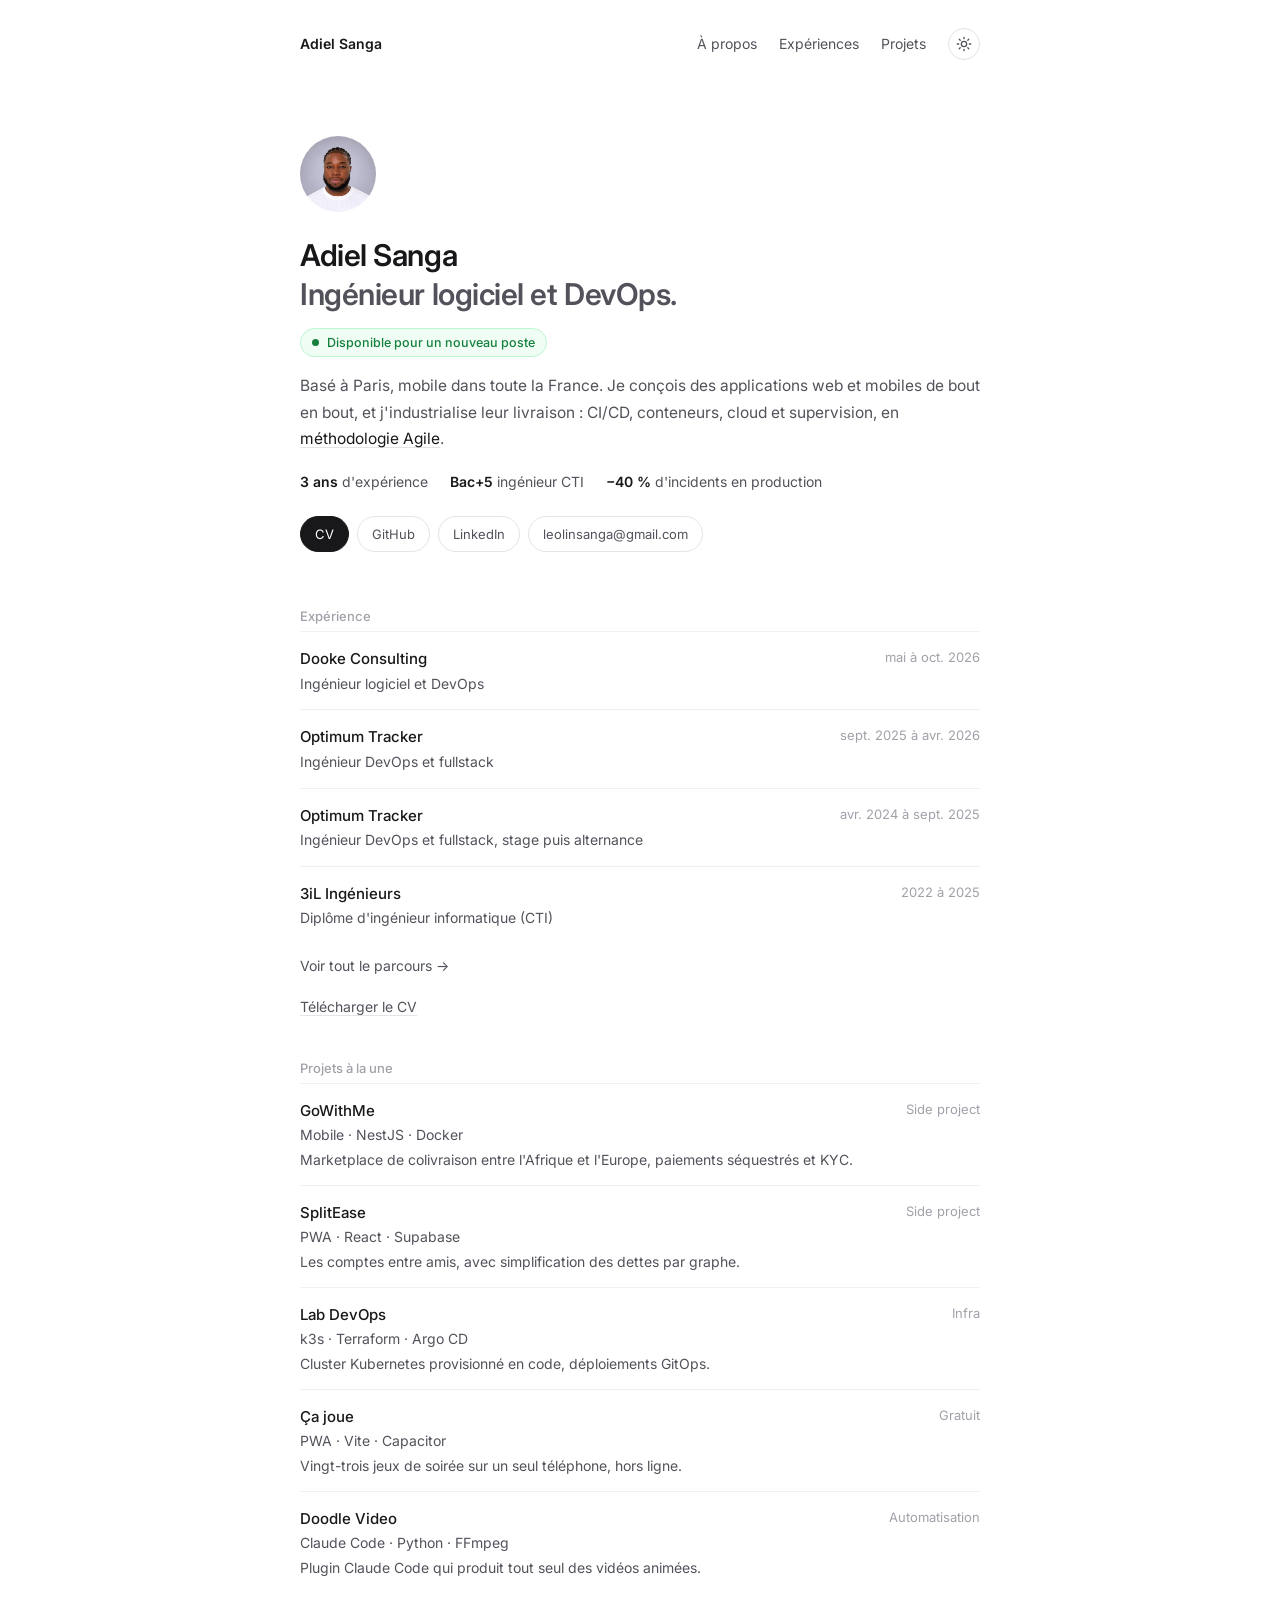
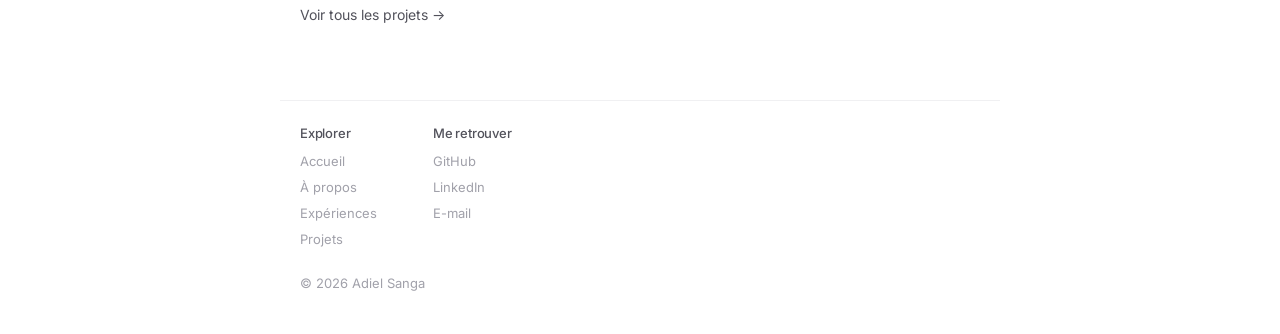
==== commit b3d16d23: "Dooke Consulting terminé en octobre 2026, disponible pour un nouveau poste" ====
--- a/index.html
+++ b/index.html
@@ -24,6 +24,7 @@
   <section class="hero-lite">
     <picture><source srcset="assets/adiel-sanga.webp" type="image/webp"><img class="avatar" src="assets/adiel-sanga.jpg" alt="Portrait d'Adiel Sanga" width="600" height="600"></picture>
     <h1 class="salut">Adiel Sanga<br><span>Ingénieur logiciel et DevOps.</span></h1>
+<span class="dispo">Disponible pour un nouveau poste</span>
     <p class="intro">Basé à Paris, mobile dans toute la France. Je conçois des applications web et mobiles de bout en bout, et j'industrialise leur livraison : CI/CD, conteneurs, cloud et supervision, en <a href="a-propos">méthodologie Agile</a>.</p>
     <ul class="chiffres"><li><b>3 ans</b> d'expérience</li><li><b>Bac+5</b> ingénieur CTI</li><li><b>−40 %</b> d'incidents en production</li></ul>
     <p class="reseaux"><a href="assets/cv/CV_Adiel_Sanga_DevOps.pdf" download>CV</a><a href="https://github.com/adiel-sml" target="_blank" rel="noopener">GitHub</a><a href="https://www.linkedin.com/in/adiel-sanga" target="_blank" rel="noopener">LinkedIn</a><a href="mailto:leolinsanga@gmail.com">leolinsanga@gmail.com</a></p>
@@ -33,7 +34,7 @@
     <div class="colonne">
       <h2 class="petit-titre">Expérience</h2>
       <ol class="liste">
-        <li><a href="/experience/dooke"><span class="pastille c-yellow">DC</span><span class="txt"><b>Dooke Consulting</b><small>Ingénieur logiciel et DevOps</small></span><span class="quand">Depuis mai 2026</span></a></li>
+        <li><a href="/experience/dooke"><span class="pastille c-yellow">DC</span><span class="txt"><b>Dooke Consulting</b><small>Ingénieur logiciel et DevOps</small></span><span class="quand">mai à oct. 2026</span></a></li>
         <li><a href="/experience/optimum-tracker"><span class="pastille c-teal">OT</span><span class="txt"><b>Optimum Tracker</b><small>Ingénieur DevOps et fullstack</small></span><span class="quand">sept. 2025 à avr. 2026</span></a></li>
         <li><a href="/experience/optimum-tracker-alternance"><span class="pastille c-pink">OT</span><span class="txt"><b>Optimum Tracker</b><small>Ingénieur DevOps et fullstack, stage puis alternance</small></span><span class="quand">avr. 2024 à sept. 2025</span></a></li>
         <li><a href="a-propos#formation"><span class="pastille c-blue">3iL</span><span class="txt"><b>3iL Ingénieurs</b><small>Diplôme d'ingénieur informatique (CTI)</small></span><span class="quand">2022 à 2025</span></a></li>
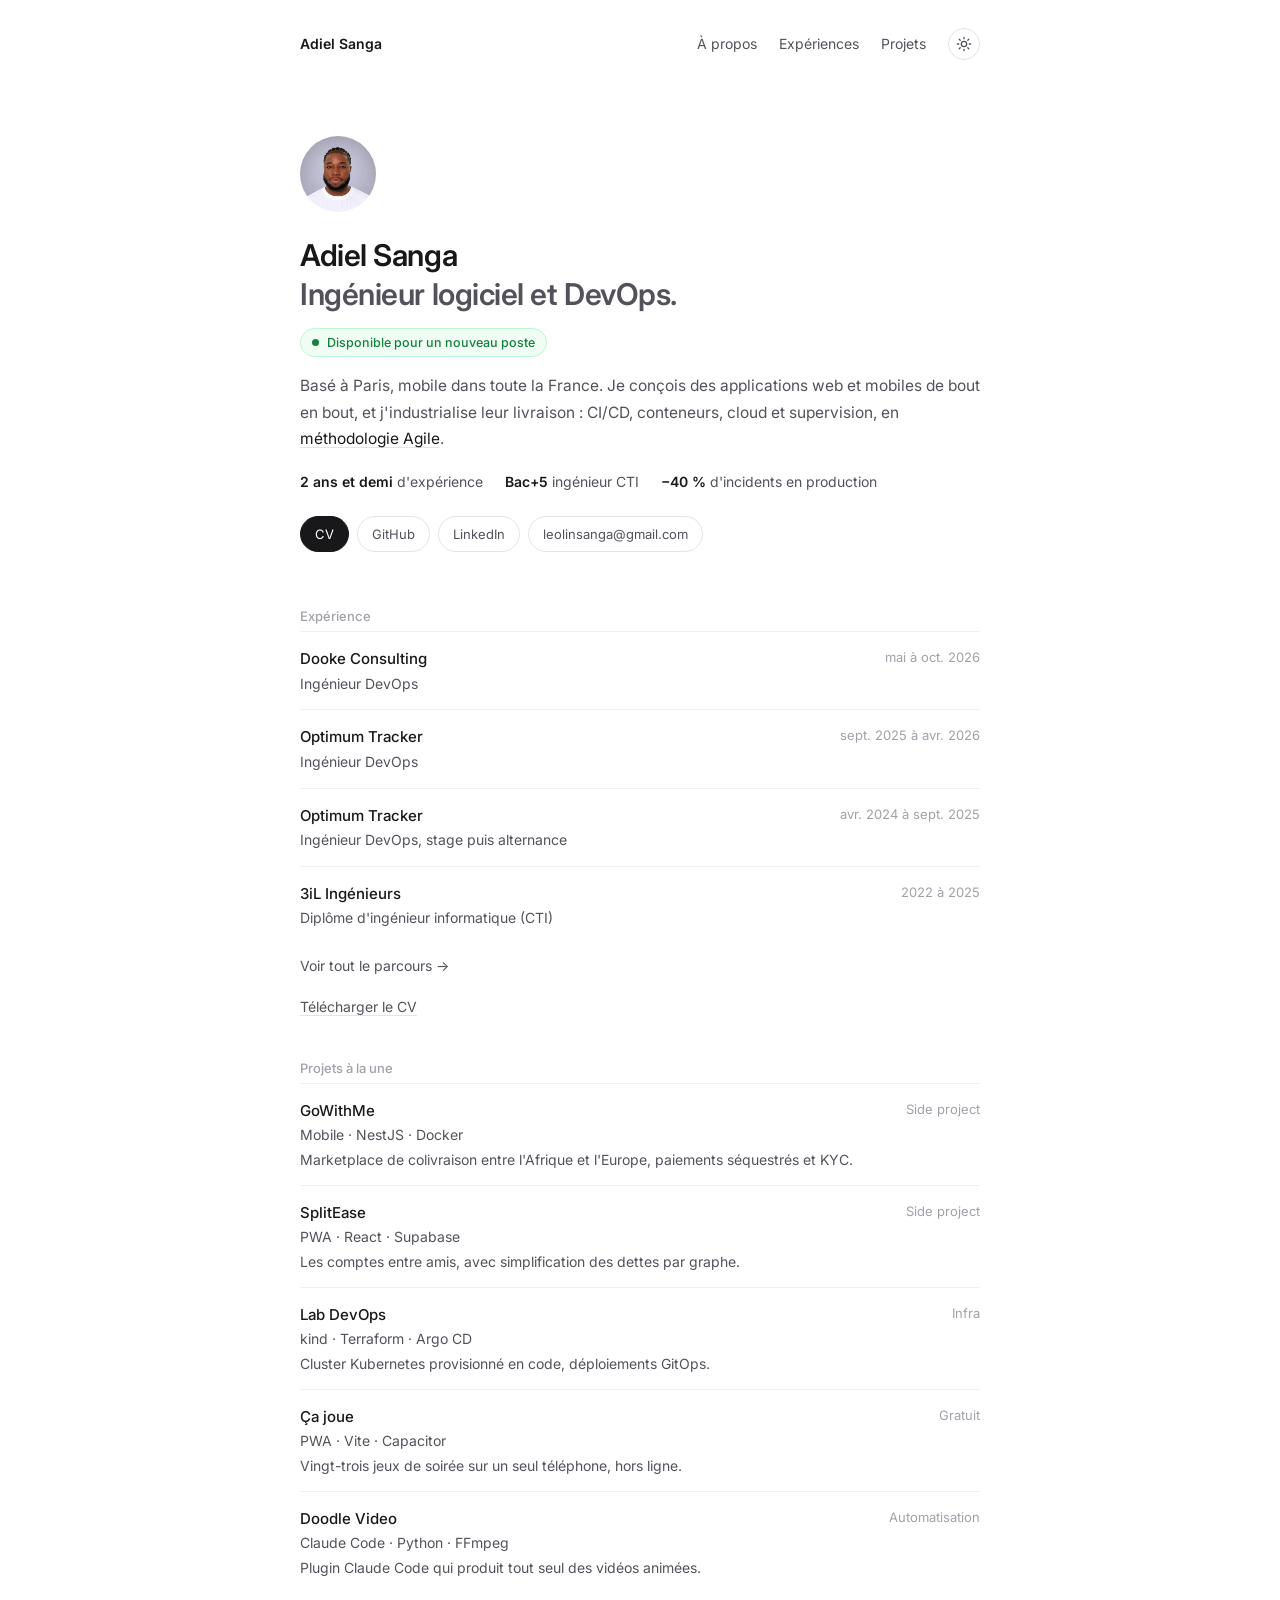
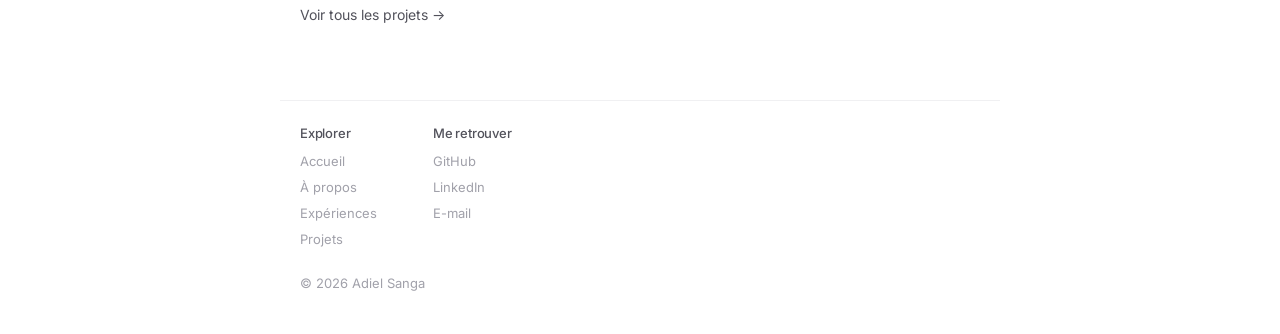
==== commit b6f8ff15: "Aligne le portfolio sur le CV DevOps 2026, CV avec QR code vers le portfolio Intitulés Ingénieur Dev" ====
--- a/index.html
+++ b/index.html
@@ -26,7 +26,7 @@
     <h1 class="salut">Adiel Sanga<br><span>Ingénieur logiciel et DevOps.</span></h1>
 <span class="dispo">Disponible pour un nouveau poste</span>
     <p class="intro">Basé à Paris, mobile dans toute la France. Je conçois des applications web et mobiles de bout en bout, et j'industrialise leur livraison : CI/CD, conteneurs, cloud et supervision, en <a href="a-propos">méthodologie Agile</a>.</p>
-    <ul class="chiffres"><li><b>3 ans</b> d'expérience</li><li><b>Bac+5</b> ingénieur CTI</li><li><b>−40 %</b> d'incidents en production</li></ul>
+    <ul class="chiffres"><li><b>2 ans et demi</b> d'expérience</li><li><b>Bac+5</b> ingénieur CTI</li><li><b>−40 %</b> d'incidents en production</li></ul>
     <p class="reseaux"><a href="assets/cv/CV_Adiel_Sanga_DevOps.pdf" download>CV</a><a href="https://github.com/adiel-sml" target="_blank" rel="noopener">GitHub</a><a href="https://www.linkedin.com/in/adiel-sanga" target="_blank" rel="noopener">LinkedIn</a><a href="mailto:leolinsanga@gmail.com">leolinsanga@gmail.com</a></p>
   </section>
 
@@ -34,9 +34,9 @@
     <div class="colonne">
       <h2 class="petit-titre">Expérience</h2>
       <ol class="liste">
-        <li><a href="/experience/dooke"><span class="pastille c-yellow">DC</span><span class="txt"><b>Dooke Consulting</b><small>Ingénieur logiciel et DevOps</small></span><span class="quand">mai à oct. 2026</span></a></li>
-        <li><a href="/experience/optimum-tracker"><span class="pastille c-teal">OT</span><span class="txt"><b>Optimum Tracker</b><small>Ingénieur DevOps et fullstack</small></span><span class="quand">sept. 2025 à avr. 2026</span></a></li>
-        <li><a href="/experience/optimum-tracker-alternance"><span class="pastille c-pink">OT</span><span class="txt"><b>Optimum Tracker</b><small>Ingénieur DevOps et fullstack, stage puis alternance</small></span><span class="quand">avr. 2024 à sept. 2025</span></a></li>
+        <li><a href="/experience/dooke"><span class="pastille c-yellow">DC</span><span class="txt"><b>Dooke Consulting</b><small>Ingénieur DevOps</small></span><span class="quand">mai à oct. 2026</span></a></li>
+        <li><a href="/experience/optimum-tracker"><span class="pastille c-teal">OT</span><span class="txt"><b>Optimum Tracker</b><small>Ingénieur DevOps</small></span><span class="quand">sept. 2025 à avr. 2026</span></a></li>
+        <li><a href="/experience/optimum-tracker-alternance"><span class="pastille c-pink">OT</span><span class="txt"><b>Optimum Tracker</b><small>Ingénieur DevOps, stage puis alternance</small></span><span class="quand">avr. 2024 à sept. 2025</span></a></li>
         <li><a href="a-propos#formation"><span class="pastille c-blue">3iL</span><span class="txt"><b>3iL Ingénieurs</b><small>Diplôme d'ingénieur informatique (CTI)</small></span><span class="quand">2022 à 2025</span></a></li>
       </ol>
       <div class="actions"><a class="voir" href="experiences">Voir tout le parcours →</a></div>
@@ -47,7 +47,7 @@
       <ul class="liste">
         <li><a href="/projet/gowithme"><span class="pastille c-blue">G</span><span class="txt"><b>GoWithMe</b><small>Mobile · NestJS · Docker</small><em>Marketplace de colivraison entre l'Afrique et l'Europe, paiements séquestrés et KYC.</em></span><span class="badge">Side project</span></a></li>
         <li><a href="/projet/splitease"><span class="pastille c-teal">S</span><span class="txt"><b>SplitEase</b><small>PWA · React · Supabase</small><em>Les comptes entre amis, avec simplification des dettes par graphe.</em></span><span class="badge">Side project</span></a></li>
-        <li><a href="/projet/lab-devops"><span class="pastille c-green">L</span><span class="txt"><b>Lab DevOps</b><small>k3s · Terraform · Argo CD</small><em>Cluster Kubernetes provisionné en code, déploiements GitOps.</em></span><span class="badge">Infra</span></a></li>
+        <li><a href="/projet/lab-devops"><span class="pastille c-green">L</span><span class="txt"><b>Lab DevOps</b><small>kind · Terraform · Argo CD</small><em>Cluster Kubernetes provisionné en code, déploiements GitOps.</em></span><span class="badge">Infra</span></a></li>
         <li><a href="/projet/ca-joue"><span class="pastille c-pink">Ç</span><span class="txt"><b>Ça joue</b><small>PWA · Vite · Capacitor</small><em>Vingt-trois jeux de soirée sur un seul téléphone, hors ligne.</em></span><span class="badge">Gratuit</span></a></li>
         <li><a href="/projet/doodle-video"><span class="pastille c-yellow">D</span><span class="txt"><b>Doodle Video</b><small>Claude Code · Python · FFmpeg</small><em>Plugin Claude Code qui produit tout seul des vidéos animées.</em></span><span class="badge">Automatisation</span></a></li>
       </ul>
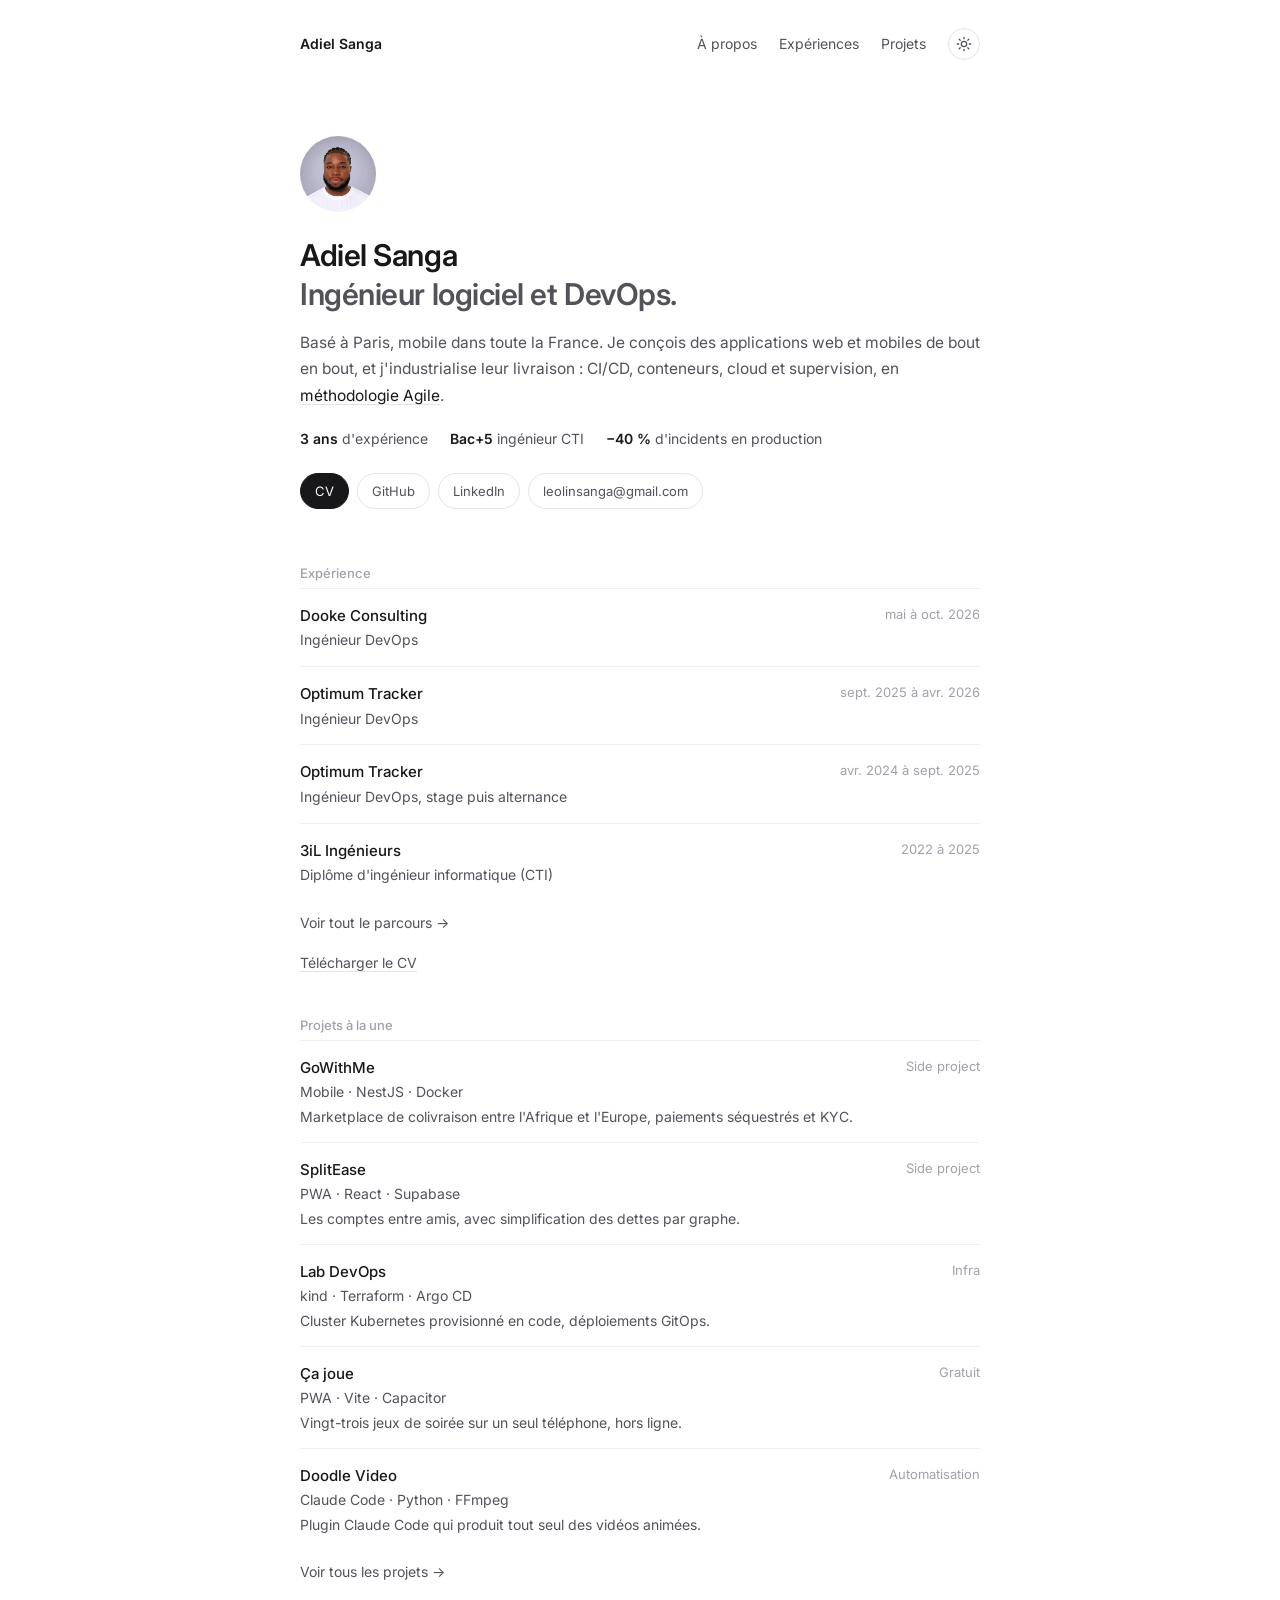
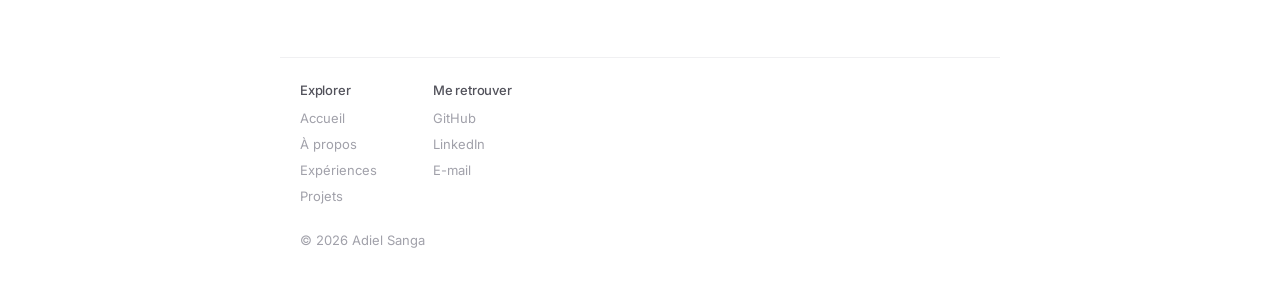
==== commit 8654621c: "3 ans d'expérience (site et CV), retrait de la pastille, Nginx, GitLab CI et Prometheus chez Dooke" ====
--- a/index.html
+++ b/index.html
@@ -24,9 +24,8 @@
   <section class="hero-lite">
     <picture><source srcset="assets/adiel-sanga.webp" type="image/webp"><img class="avatar" src="assets/adiel-sanga.jpg" alt="Portrait d'Adiel Sanga" width="600" height="600"></picture>
     <h1 class="salut">Adiel Sanga<br><span>Ingénieur logiciel et DevOps.</span></h1>
-<span class="dispo">Disponible pour un nouveau poste</span>
     <p class="intro">Basé à Paris, mobile dans toute la France. Je conçois des applications web et mobiles de bout en bout, et j'industrialise leur livraison : CI/CD, conteneurs, cloud et supervision, en <a href="a-propos">méthodologie Agile</a>.</p>
-    <ul class="chiffres"><li><b>2 ans et demi</b> d'expérience</li><li><b>Bac+5</b> ingénieur CTI</li><li><b>−40 %</b> d'incidents en production</li></ul>
+    <ul class="chiffres"><li><b>3 ans</b> d'expérience</li><li><b>Bac+5</b> ingénieur CTI</li><li><b>−40 %</b> d'incidents en production</li></ul>
     <p class="reseaux"><a href="assets/cv/CV_Adiel_Sanga_DevOps.pdf" download>CV</a><a href="https://github.com/adiel-sml" target="_blank" rel="noopener">GitHub</a><a href="https://www.linkedin.com/in/adiel-sanga" target="_blank" rel="noopener">LinkedIn</a><a href="mailto:leolinsanga@gmail.com">leolinsanga@gmail.com</a></p>
   </section>
 
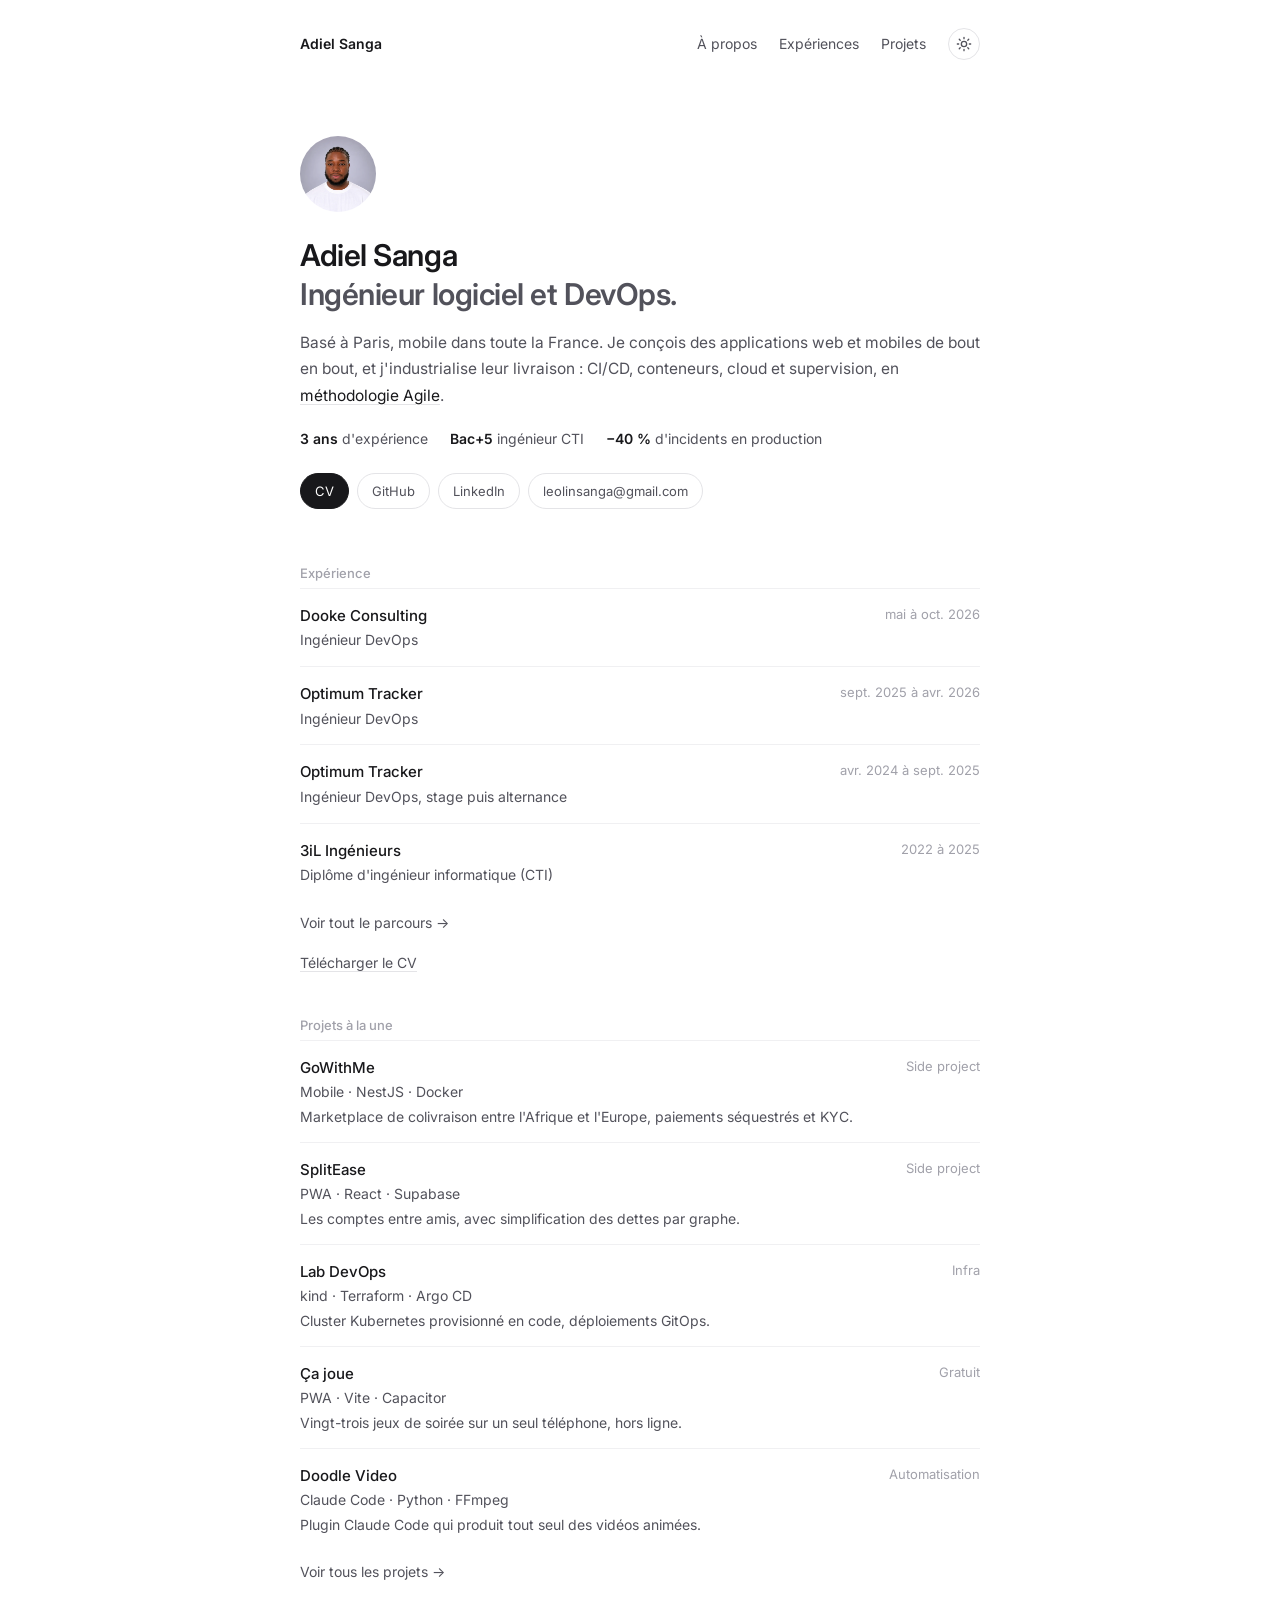
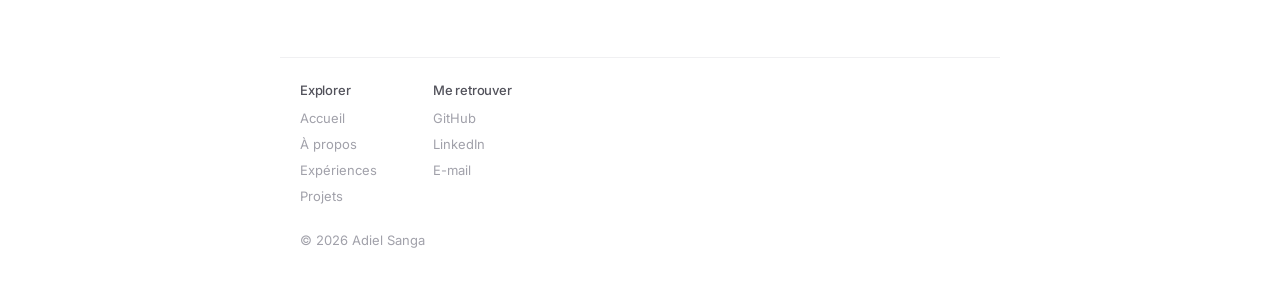
==== commit aec0f7b6: "Nouvelle photo de profil" ====
--- a/index.html
+++ b/index.html
@@ -7,13 +7,14 @@
 <meta name="description" content="Adiel Sanga, ingénieur logiciel et DevOps basé à Paris, mobile dans toute la France : applications web et mobiles, API, CI/CD, conteneurs, cloud et supervision.">
 <meta property="og:title" content="Adiel Sanga · Ingénieur logiciel et DevOps">
 <meta property="og:description" content="Applications web et mobiles, API, CI/CD, conteneurs, cloud et supervision.">
-<meta property="og:image" content="assets/adiel-sanga.jpg">
+<meta property="og:image" content="assets/adiel-sanga.jpg?v=3">
 <script>try{const t=localStorage.getItem("theme");if(t)document.documentElement.dataset.theme=t}catch(e){}</script>
 <link rel="icon" href="assets/favicon.svg" type="image/svg+xml">
 <link rel="preconnect" href="https://fonts.googleapis.com">
 <link rel="preconnect" href="https://fonts.gstatic.com" crossorigin>
 <link href="https://fonts.googleapis.com/css2?family=Inter:wght@400;500;600&display=swap" rel="stylesheet">
 <link rel="stylesheet" href="style.css">
+  <script defer src="/_vercel/insights/script.js"></script>
 </head>
 <body>
 <header class="nav">
@@ -22,7 +23,7 @@
 </header>
 <main>
   <section class="hero-lite">
-    <picture><source srcset="assets/adiel-sanga.webp" type="image/webp"><img class="avatar" src="assets/adiel-sanga.jpg" alt="Portrait d'Adiel Sanga" width="600" height="600"></picture>
+    <picture><source srcset="assets/adiel-sanga.webp?v=3" type="image/webp"><img class="avatar" src="assets/adiel-sanga.jpg?v=3" alt="Portrait d'Adiel Sanga" width="600" height="600"></picture>
     <h1 class="salut">Adiel Sanga<br><span>Ingénieur logiciel et DevOps.</span></h1>
     <p class="intro">Basé à Paris, mobile dans toute la France. Je conçois des applications web et mobiles de bout en bout, et j'industrialise leur livraison : CI/CD, conteneurs, cloud et supervision, en <a href="a-propos">méthodologie Agile</a>.</p>
     <ul class="chiffres"><li><b>3 ans</b> d'expérience</li><li><b>Bac+5</b> ingénieur CTI</li><li><b>−40 %</b> d'incidents en production</li></ul>
